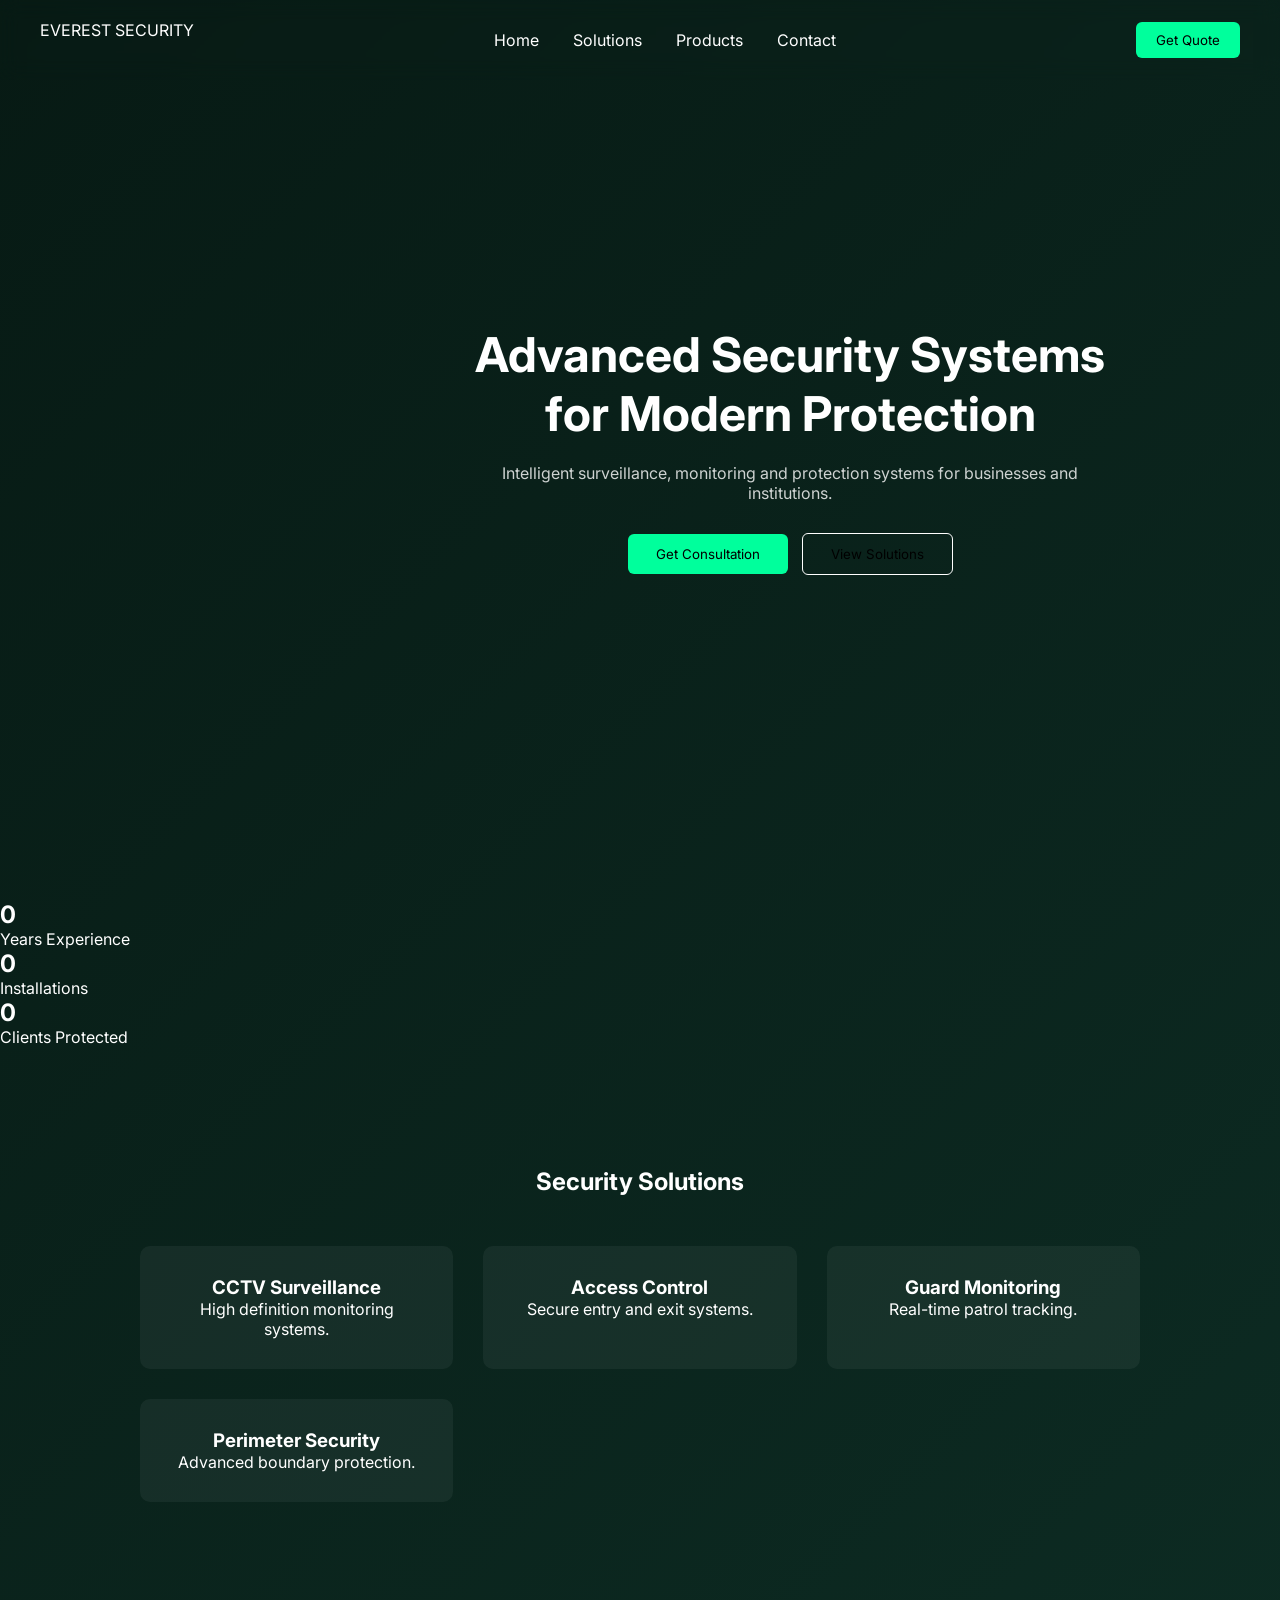
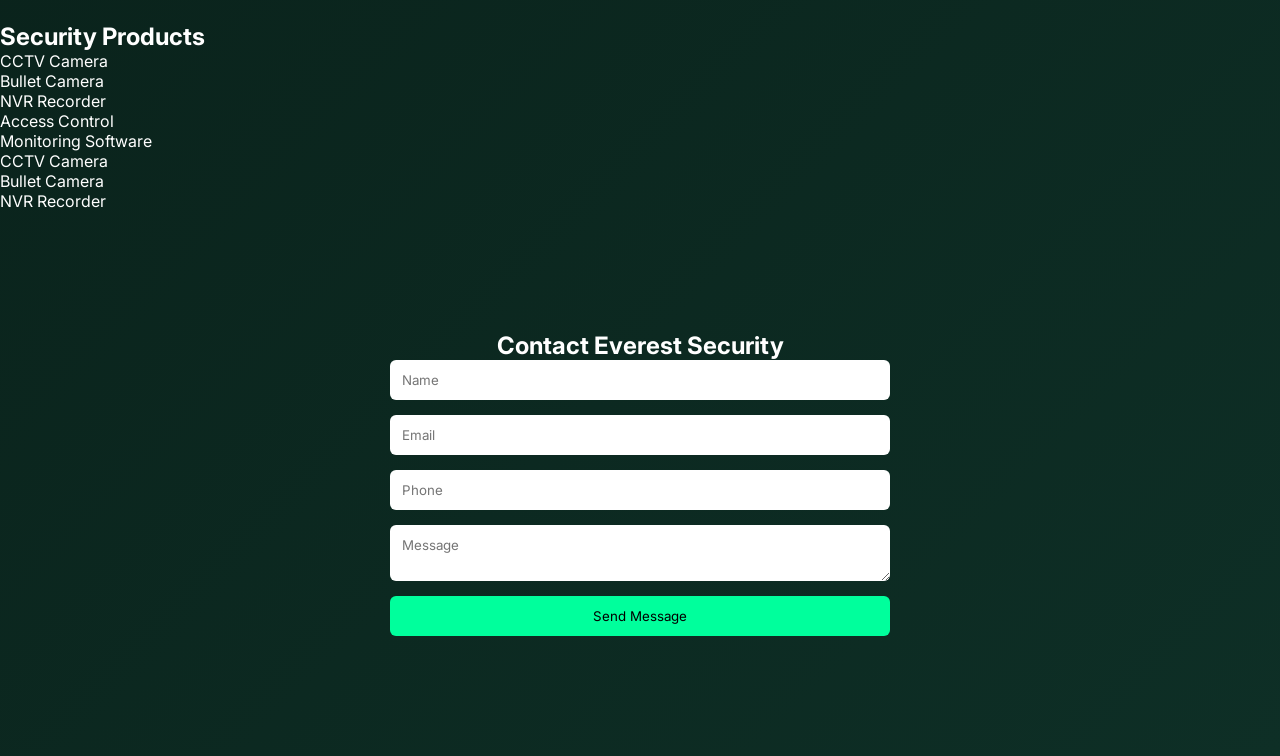
==== index.html @ 210bbeb6 "Refactor HTML structure and improve text clarity Updated text content for clarity and conciseness ac" ====
<!DOCTYPE html>
<html lang="en">

<head>
<meta charset="UTF-8">
<meta name="viewport" content="width=device-width, initial-scale=1.0">
<title>Everest Security</title>

<link rel="stylesheet" href="style.css">

<link href="https://fonts.googleapis.com/css2?family=Inter:wght@300;400;600;700&display=swap" rel="stylesheet">

</head>

<body>

<header class="navbar">

<div class="nav-container">

<div class="logo">EVEREST SECURITY</div>

<nav>
<a href="#home">Home</a>
<a href="#solutions">Solutions</a>
<a href="#products">Products</a>
<a href="#contact">Contact</a>
</nav>

<button class="cta">Get Quote</button>

</div>

</header>


<section id="home" class="hero">

<div class="grid"></div>
<canvas id="circuit"></canvas>

<div class="hero-content">

<h1>Advanced Security Systems<br>for Modern Protection</h1>

<p>
Intelligent surveillance, monitoring and protection systems for businesses and institutions.
</p>

<div class="hero-buttons">
<button class="primary">Get Consultation</button>
<button class="secondary">View Solutions</button>
</div>

</div>

<div class="shield"></div>

</section>


<section class="stats">

<div class="stat">
<h2 data-target="20">0</h2>
<p>Years Experience</p>
</div>

<div class="stat">
<h2 data-target="1500">0</h2>
<p>Installations</p>
</div>

<div class="stat">
<h2 data-target="300">0</h2>
<p>Clients Protected</p>
</div>

</section>


<section id="solutions" class="solutions">

<h2>Security Solutions</h2>

<div class="cards">

<div class="card">
<h3>CCTV Surveillance</h3>
<p>High definition monitoring systems.</p>
</div>

<div class="card">
<h3>Access Control</h3>
<p>Secure entry and exit systems.</p>
</div>

<div class="card">
<h3>Guard Monitoring</h3>
<p>Real-time patrol tracking.</p>
</div>

<div class="card">
<h3>Perimeter Security</h3>
<p>Advanced boundary protection.</p>
</div>

</div>

</section>


<section id="products">

<h2>Security Products</h2>

<div class="carousel">

<div class="track">

<div class="slide">CCTV Camera</div>
<div class="slide">Bullet Camera</div>
<div class="slide">NVR Recorder</div>
<div class="slide">Access Control</div>
<div class="slide">Monitoring Software</div>

<div class="slide">CCTV Camera</div>
<div class="slide">Bullet Camera</div>
<div class="slide">NVR Recorder</div>

</div>

</div>

</section>


<section id="contact" class="contact">

<h2>Contact Everest Security</h2>

<form>

<input type="text" placeholder="Name">
<input type="email" placeholder="Email">
<input type="text" placeholder="Phone">

<textarea placeholder="Message"></textarea>

<button>Send Message</button>

</form>

</section>

<script src="script.js"></script>

</body>
</html>
---- style.css ----
*{
margin:0;
padding:0;
box-sizing:border-box;
font-family:'Inter',sans-serif;
}

body{
background:linear-gradient(135deg,#071A14,#0E2F26);
color:white;
}

.navbar{
position:fixed;
width:100%;
padding:20px;
backdrop-filter:blur(10px);
}

.nav-container{
display:flex;
justify-content:space-between;
align-items:center;
max-width:1200px;
margin:auto;
}

.logo{
height:40px;
}

nav a{
margin:0 15px;
color:white;
text-decoration:none;
}

.cta{
background:#00ff9c;
border:none;
padding:10px 20px;
border-radius:6px;
cursor:pointer;
}

.hero{
height:100vh;
display:flex;
align-items:center;
justify-content:center;
text-align:center;
position:relative;
}

.hero h1{
font-size:48px;
margin-bottom:20px;
}

.hero p{
max-width:600px;
margin:auto;
opacity:0.8;
}

.hero-buttons{
margin-top:30px;
}

.primary{
background:#00ff9c;
border:none;
padding:12px 28px;
border-radius:6px;
margin-right:10px;
cursor:pointer;
}

.secondary{
background:transparent;
border:1px solid white;
padding:12px 28px;
border-radius:6px;
cursor:pointer;
}

.hero-shield{
position:absolute;
bottom:100px;
width:150px;
height:150px;
border-radius:50%;
background:rgba(0,255,150,0.15);
box-shadow:0 0 40px rgba(0,255,150,0.5);
}

.solutions{
padding:120px 20px;
text-align:center;
}

.cards{
display:grid;
grid-template-columns:repeat(auto-fit,minmax(250px,1fr));
gap:30px;
max-width:1000px;
margin:auto;
margin-top:50px;
}

.card{
background:rgba(255,255,255,0.05);
padding:30px;
border-radius:10px;
transition:0.3s;
}

.card:hover{
transform:translateY(-10px);
box-shadow:0 0 20px rgba(0,255,150,0.4);
}

.products{
padding:120px 20px;
text-align:center;
}

.product-grid{
display:grid;
grid-template-columns:repeat(auto-fit,minmax(200px,1fr));
gap:20px;
max-width:900px;
margin:auto;
margin-top:40px;
}

.product{
background:rgba(255,255,255,0.05);
padding:40px;
border-radius:10px;
}

.contact{
padding:120px 20px;
text-align:center;
}

form{
max-width:500px;
margin:auto;
display:flex;
flex-direction:column;
gap:15px;
}

input,textarea{
padding:12px;
border:none;
border-radius:6px;
}

form button{
background:#00ff9c;
border:none;
padding:12px;
border-radius:6px;
cursor:pointer;
}
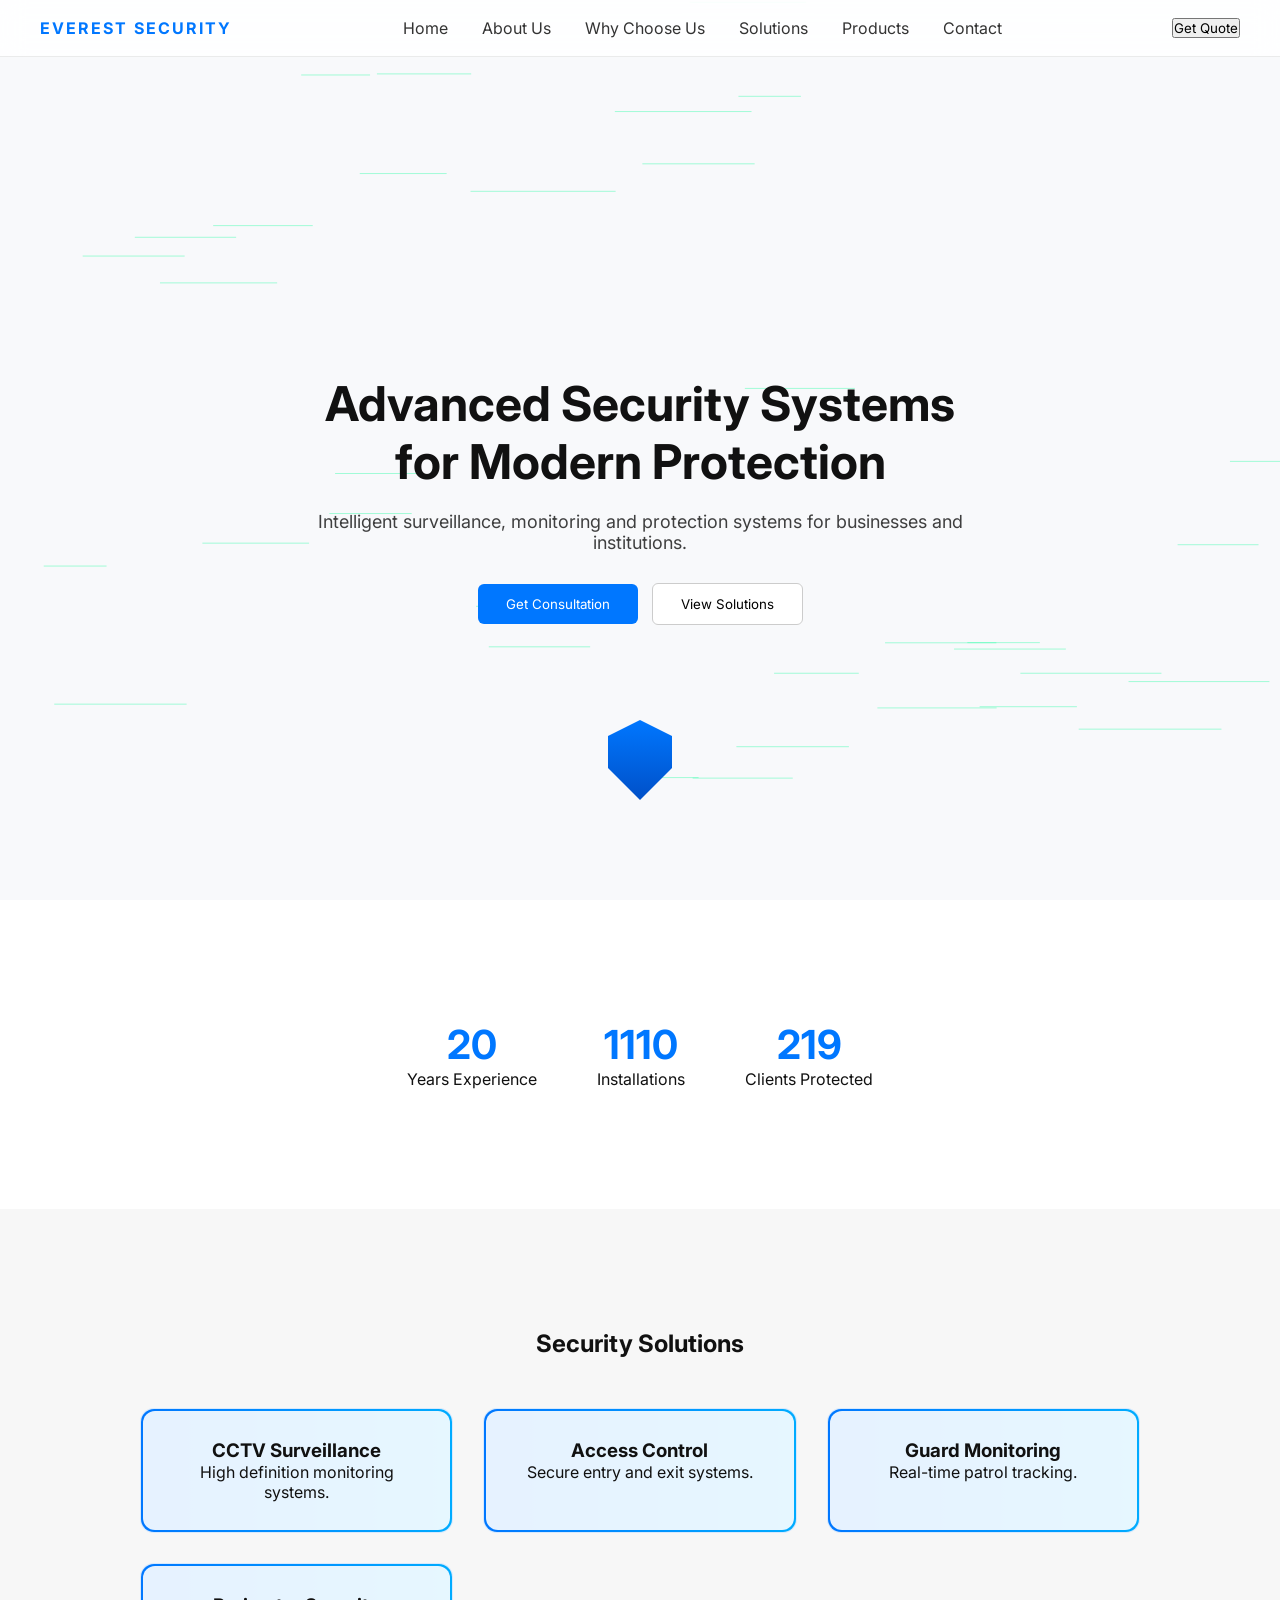
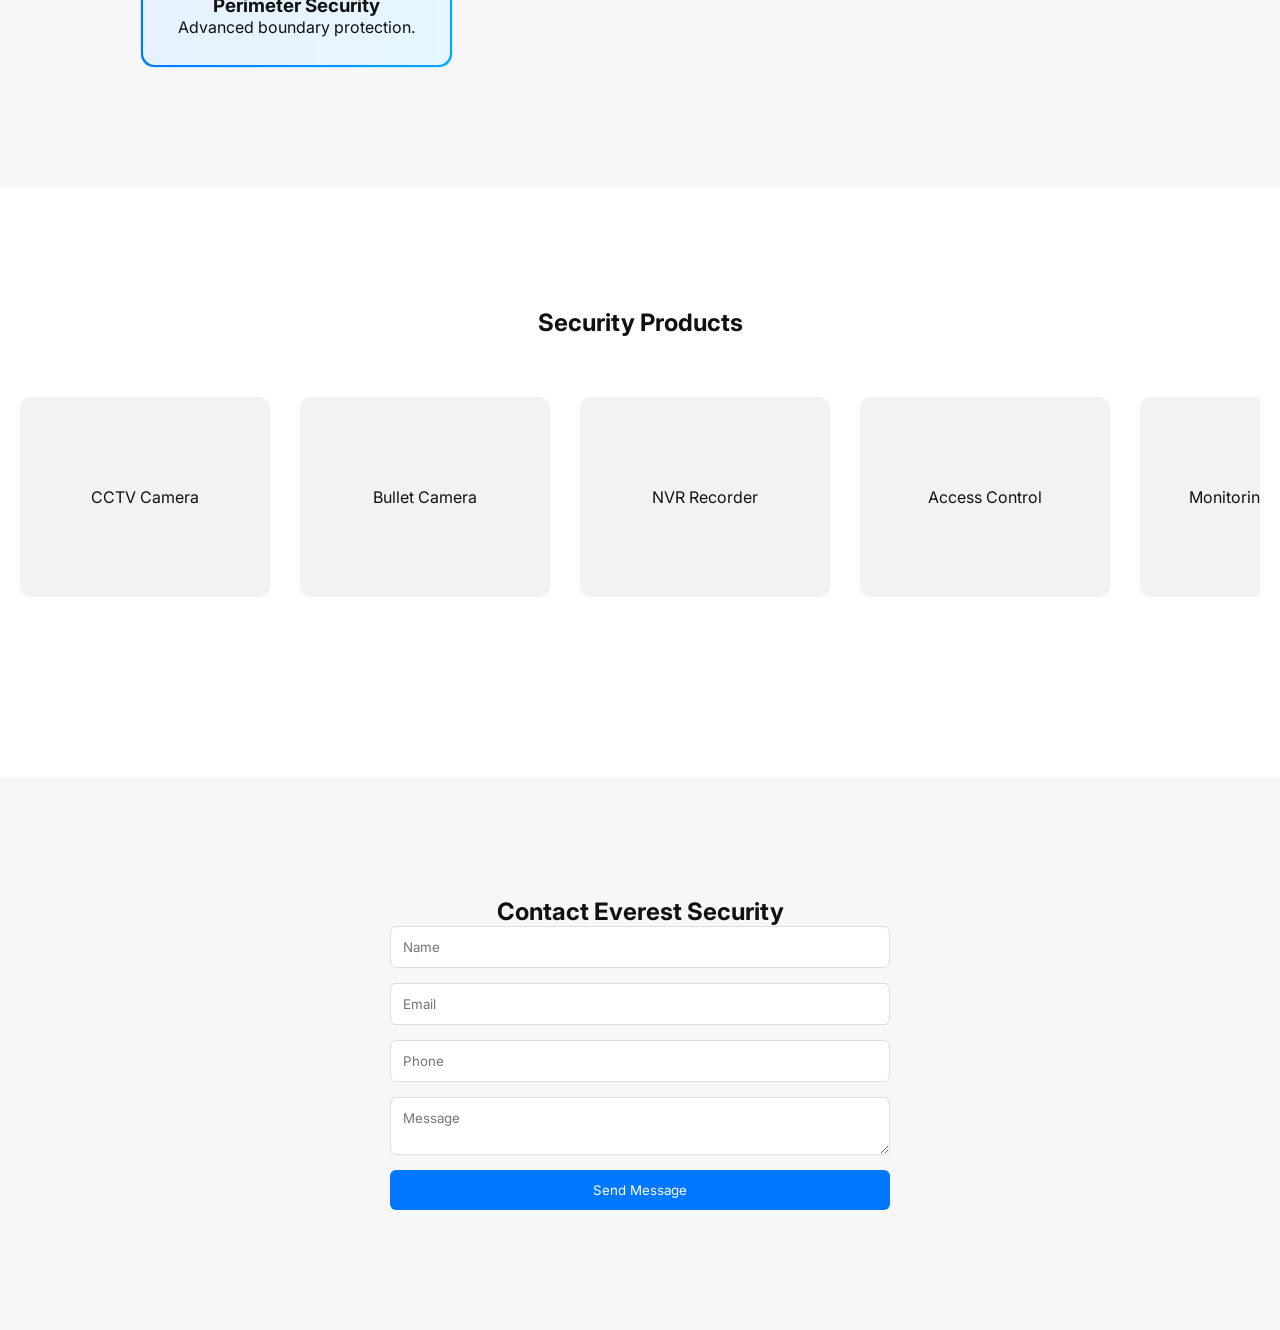
==== commit 40464ad8: "Update index.html" ====
--- a/index.html
+++ b/index.html
@@ -22,6 +22,8 @@
 
 <nav>
 <a href="#home">Home</a>
+<a href="about.html">About Us</a>
+<a href="why-us.html">Why Choose Us</a>
 <a href="#solutions">Solutions</a>
 <a href="#products">Products</a>
 <a href="#contact">Contact</a>
--- a/style.css
+++ b/style.css
@@ -6,15 +6,23 @@
 }
 
 body{
-background:linear-gradient(135deg,#071A14,#0E2F26);
-color:white;
-}
+background:#ffffff;
+color:#111;
+overflow-x:hidden;
+}
+
+/* NAVBAR */
 
 .navbar{
 position:fixed;
+top:0;
+left:0;
 width:100%;
-padding:20px;
-backdrop-filter:blur(10px);
+padding:18px 40px;
+background:rgba(255,255,255,0.85);
+backdrop-filter:blur(12px);
+border-bottom:1px solid rgba(0,0,0,0.08);
+z-index:1000;
 }
 
 .nav-container{
@@ -26,23 +34,31 @@
 }
 
 .logo{
-height:40px;
+font-weight:700;
+letter-spacing:2px;
+color:#0077ff;
 }
 
 nav a{
 margin:0 15px;
+text-decoration:none;
+color:#333;
+transition:0.3s;
+}
+
+nav a:hover
+
+.cta{
+background:#0077ff;
 color:white;
-text-decoration:none;
-}
-
-.cta{
-background:#00ff9c;
 border:none;
 padding:10px 20px;
 border-radius:6px;
 cursor:pointer;
 }
 
+/* HERO */
+
 .hero{
 height:100vh;
 display:flex;
@@ -50,16 +66,26 @@
 justify-content:center;
 text-align:center;
 position:relative;
+overflow:hidden;
+padding-top:100px;
+background:#f8f9fb;
+}
+
+.hero-content{
+max-width:650px;
+margin:0 auto;
+position:relative;
+z-index:2;
 }
 
 .hero h1{
 font-size:48px;
 margin-bottom:20px;
+line-height:1.2;
 }
 
 .hero p{
-max-width:600px;
-margin:auto;
+font-size:18px;
 opacity:0.8;
 }
 
@@ -68,35 +94,110 @@
 }
 
 .primary{
-background:#00ff9c;
+background:#0077ff;
+color:white;
 border:none;
 padding:12px 28px;
 border-radius:6px;
 margin-right:10px;
 cursor:pointer;
+transition:0.3s;
+}
+
+.primary:hover{
+transform:translateY(-2px);
+box-shadow:0 0 15px rgba(0,119,255,0.4);
 }
 
 .secondary{
-background:transparent;
-border:1px solid white;
+background:white;
+border:1px solid #ccc;
 padding:12px 28px;
 border-radius:6px;
 cursor:pointer;
-}
-
-.hero-shield{
+transition:0.3s;
+}
+
+.secondary:hover
+
+/* BACKGROUND GRID */
+
+.grid{
+position:absolute;
+top:0;
+left:0;
+width:100%;
+height:100%;
+background-image:
+linear-gradient(rgba(0,0,0,0.04) 1px, transparent 1px),
+linear-gradient(90deg,rgba(0,0,0,0.04) 1px, transparent 1px);
+background-size:40px 40px;
+animation:gridMove 20s linear infinite;
+z-index:0;
+}
+
+@keyframes gridMove{
+0%{transform:translateY(0)}
+100%{transform:translateY(40px)}
+}
+
+/* CANVAS CIRCUIT */
+
+#circuit{
+position:absolute;
+top:0;
+left:0;
+width:100%;
+height:100%;
+z-index:1;
+pointer-events:none;
+}
+
+/* SHIELD */
+
+.shield{
 position:absolute;
 bottom:100px;
-width:150px;
-height:150px;
-border-radius:50%;
-background:rgba(0,255,150,0.15);
-box-shadow:0 0 40px rgba(0,255,150,0.5);
-}
+left:50%;
+transform:translateX(-50%);
+width:80px;
+height:80px;
+background:linear-gradient(#0077ff,#0050c8);
+clip-path:polygon(50% 0%, 90% 20%, 90% 60%, 50% 100%, 10% 60%, 10% 20%);
+box-shadow:0 0 20px rgba(0,119,255,0.4);
+animation:floatShield 4s ease-in-out infinite;
+z-index:2;
+}
+
+@keyframes floatShield{
+0%{transform:translate(-50%,0)}
+50%{transform:translate(-50%,-20px)}
+100%{transform:translate(-50%,0)}
+}
+
+/* STATS */
+
+.stats{
+display:flex;
+justify-content:center;
+gap:60px;
+padding:120px 20px;
+text-align:center;
+flex-wrap:wrap;
+background:white;
+}
+
+.stat h2{
+font-size:40px;
+color:#0077ff;
+}
+
+/* SOLUTIONS */
 
 .solutions{
 padding:120px 20px;
 text-align:center;
+background:#f7f7f7;
 }
 
 .cards{
@@ -108,41 +209,111 @@
 margin-top:50px;
 }
 
+/* PREMIUM ANIMATED CARDS */
+
 .card{
-background:rgba(255,255,255,0.05);
+position:relative;
 padding:30px;
+border-radius:14px;
+background:rgba(255,255,255,0.65);
+backdrop-filter:blur(12px);
+border:1px solid rgba(0,119,255,0.15);
+overflow:hidden;
+transition:0.35s;
+text-align:center;
+}
+
+/* animated glowing border */
+
+.card::before{
+content:"";
+position:absolute;
+inset:-2px;
+border-radius:14px;
+background:linear-gradient(90deg,#0077ff,#00c6ff,#0077ff);
+background-size:300%;
+animation:borderMove 6s linear infinite;
+z-index:-1;
+}
+
+.card::after{
+content:"";
+position:absolute;
+inset:2px;
+background:rgba(255,255,255,0.9);
+border-radius:12px;
+z-index:-1;
+}
+
+@keyframes borderMove{
+0%{background-position:0%}
+100%{background-position:300%}
+}
+
+/* hover glow */
+
+.card:hover{
+transform:translateY(-10px) scale(1.02);
+box-shadow:
+0 10px 30px rgba(0,0,0,0.12),
+0 0 25px rgba(0,119,255,0.35);
+}
+
+/* floating icons */
+
+.icon{
+font-size:40px;
+margin-bottom:15px;
+animation:iconFloat 3s ease-in-out infinite;
+}
+
+@keyframes iconFloat{
+0%{transform:translateY(0)}
+50%{transform:translateY(-8px)}
+100%{transform:translateY(0)}
+}
+
+/* PRODUCTS */
+
+#products{
+padding:120px 20px;
+text-align:center;
+background:white;
+}
+
+.carousel{
+overflow:hidden;
+width:100%;
+padding:60px 0;
+}
+
+.track{
+display:flex;
+gap:30px;
+animation:scrollProducts 18s linear infinite;
+}
+
+.slide{
+min-width:250px;
+height:200px;
+background:#f2f2f2;
 border-radius:10px;
-transition:0.3s;
-}
-
-.card:hover{
-transform:translateY(-10px);
-box-shadow:0 0 20px rgba(0,255,150,0.4);
-}
-
-.products{
-padding:120px 20px;
-text-align:center;
-}
-
-.product-grid{
-display:grid;
-grid-template-columns:repeat(auto-fit,minmax(200px,1fr));
-gap:20px;
-max-width:900px;
-margin:auto;
-margin-top:40px;
-}
-
-.product{
-background:rgba(255,255,255,0.05);
-padding:40px;
-border-radius:10px;
-}
+display:flex;
+align-items:center;
+justify-content:center;
+}
+
+@keyframes scrollProducts{
+0%{transform:translateX(0)}
+100%{transform:translateX(-50%)}
+}
+
+/* CONTACT */
 
 .contact{
 padding:120px 20px;
 text-align:center;
+background:#f7f7f7;
 }
 
 form{
@@ -155,14 +326,34 @@
 
 input,textarea{
 padding:12px;
-border:none;
+border:1px solid #ddd;
 border-radius:6px;
 }
 
 form button{
-background:#00ff9c;
+background:#0077ff;
+color:white;
 border:none;
 padding:12px;
 border-radius:6px;
 cursor:pointer;
 }
+
+/* MOBILE */
+
+@media(max-width:768px){
+
+.hero h1{
+font-size:34px;
+}
+
+.stats{
+flex-direction:column;
+gap:30px;
+}
+
+nav{
+display:none;
+}
+
+}
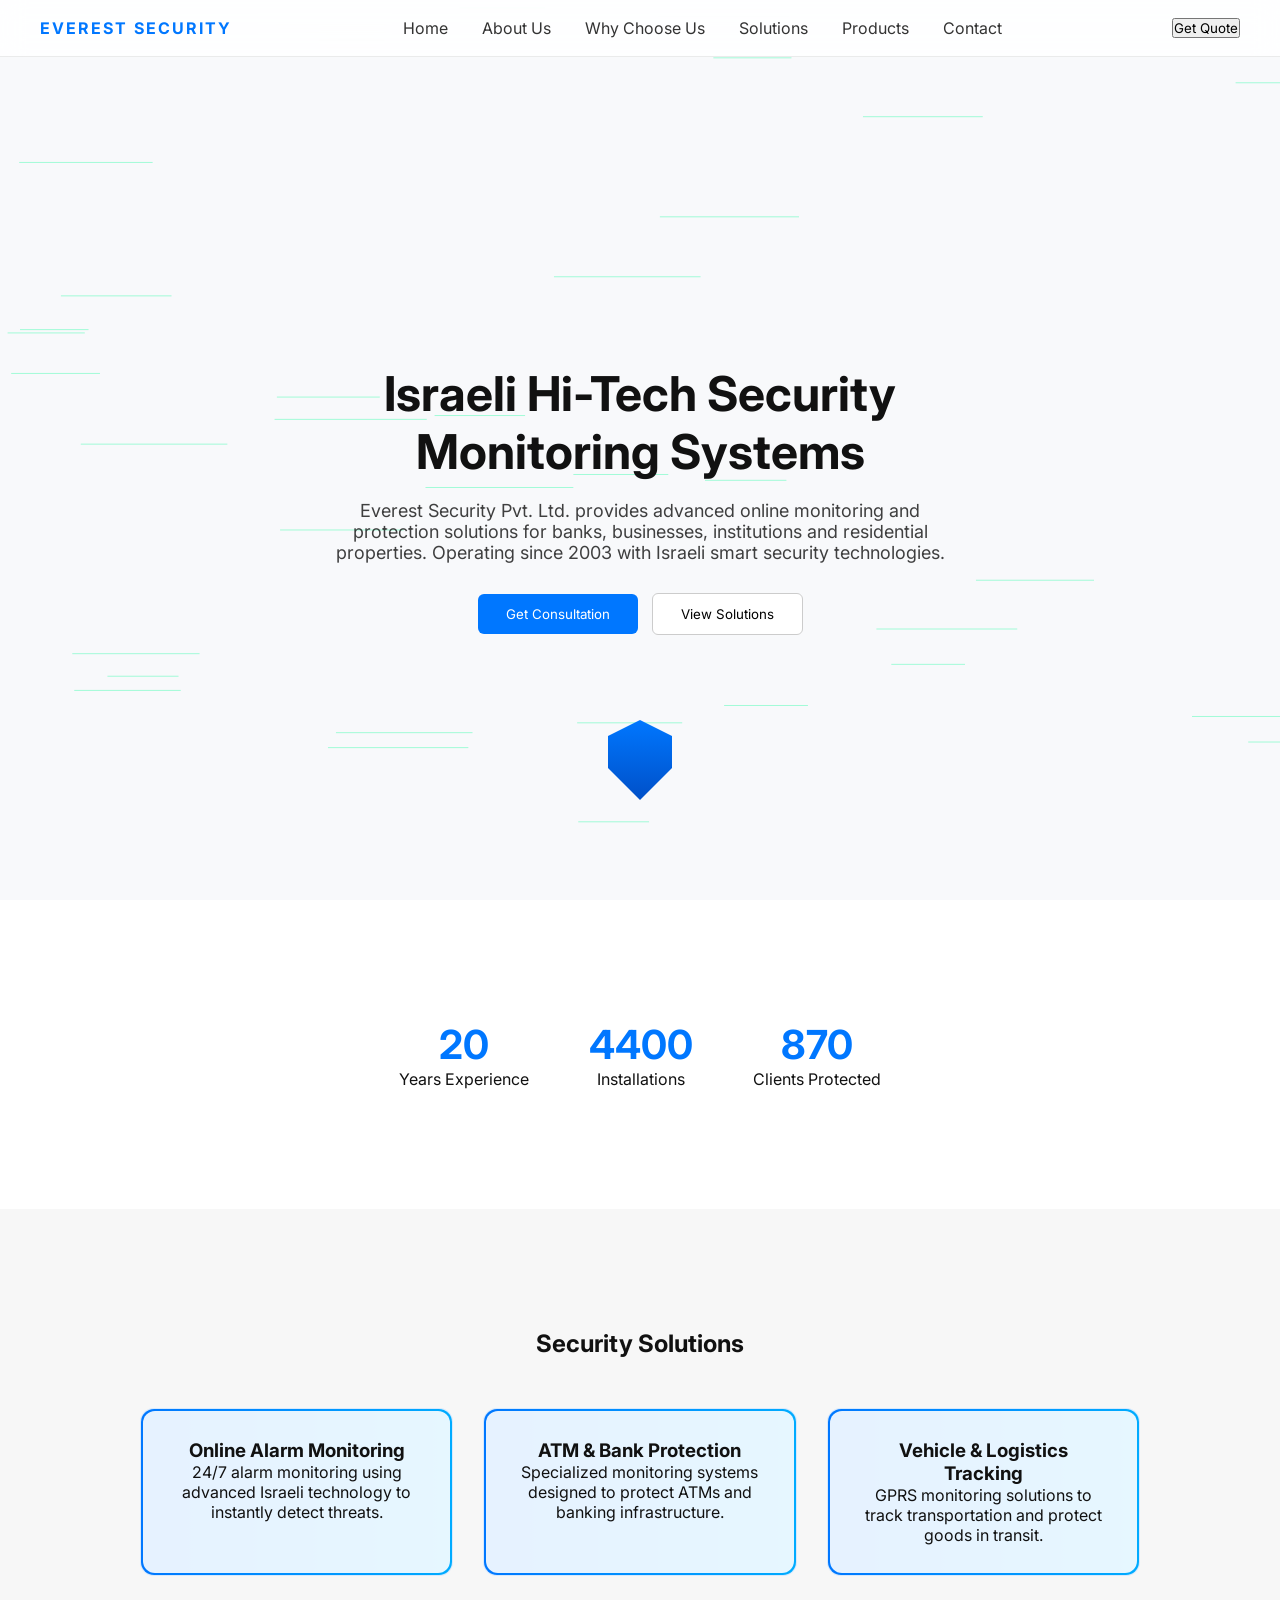
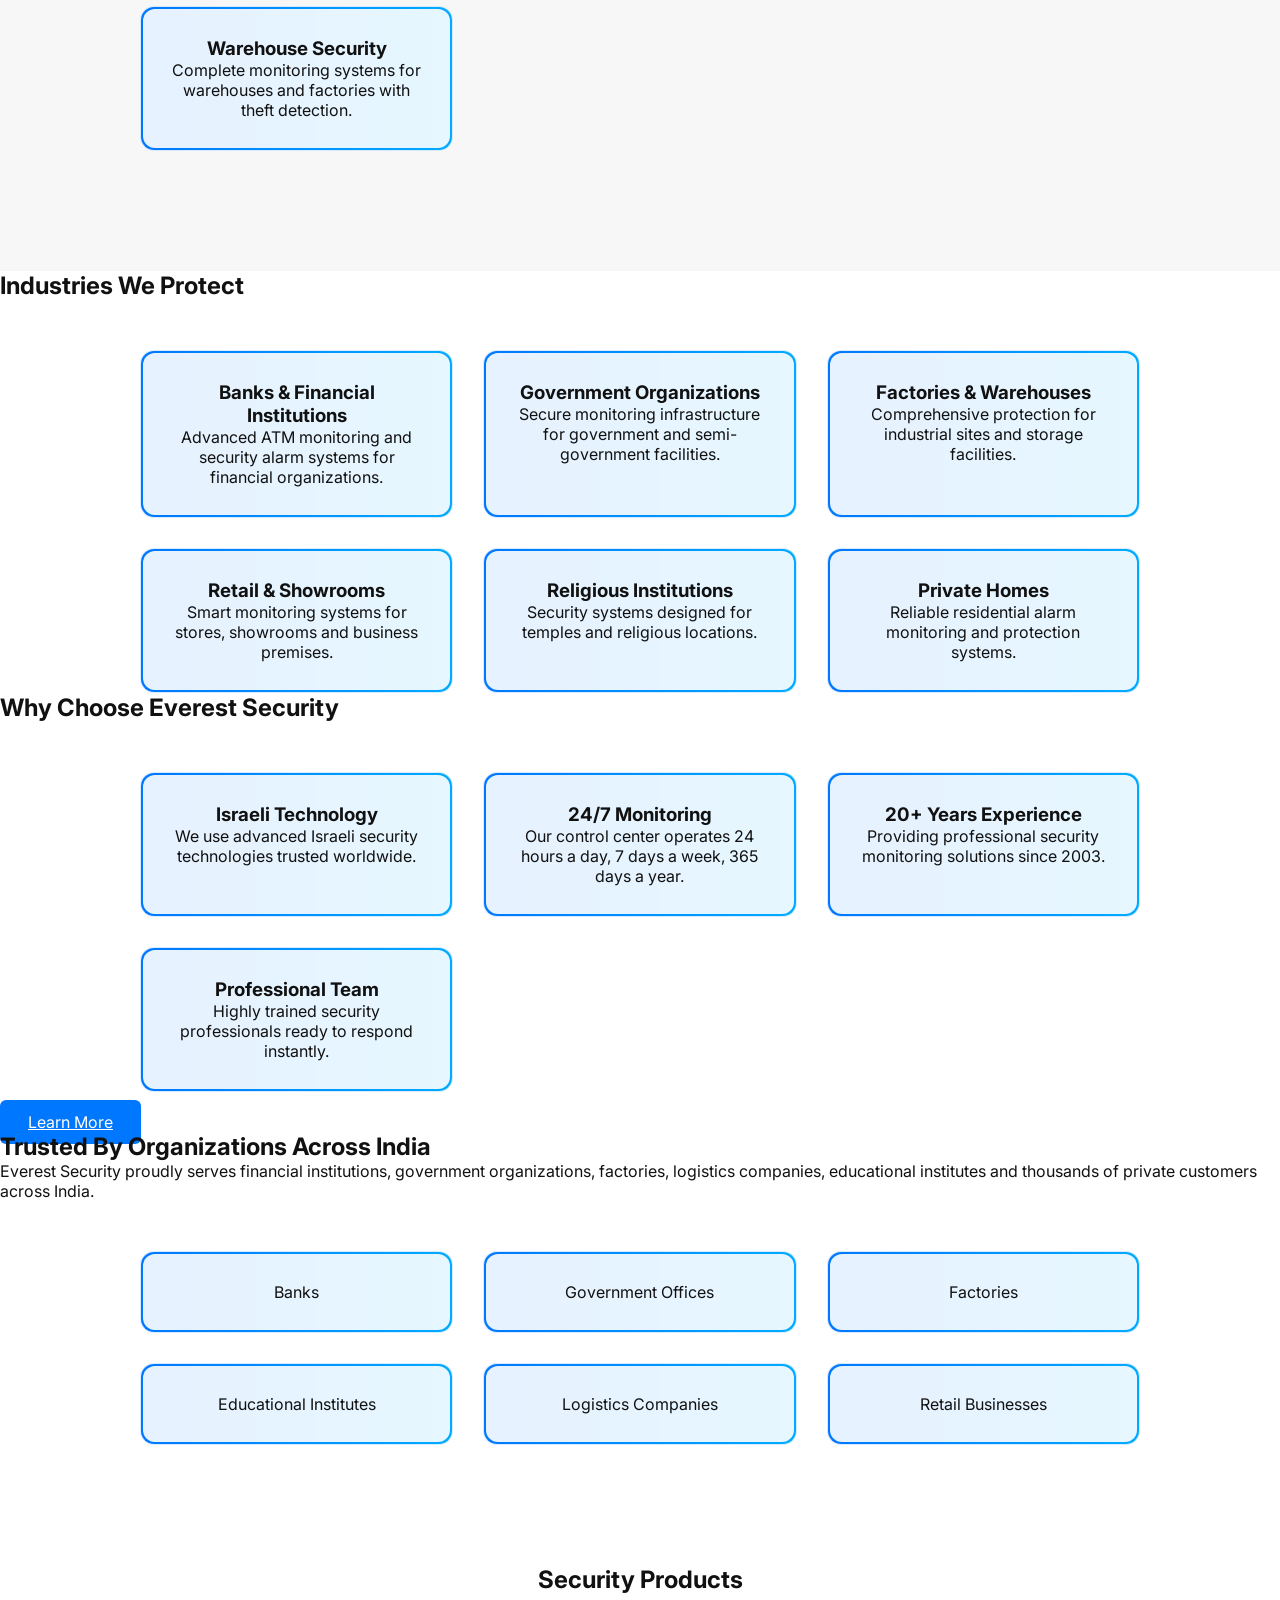
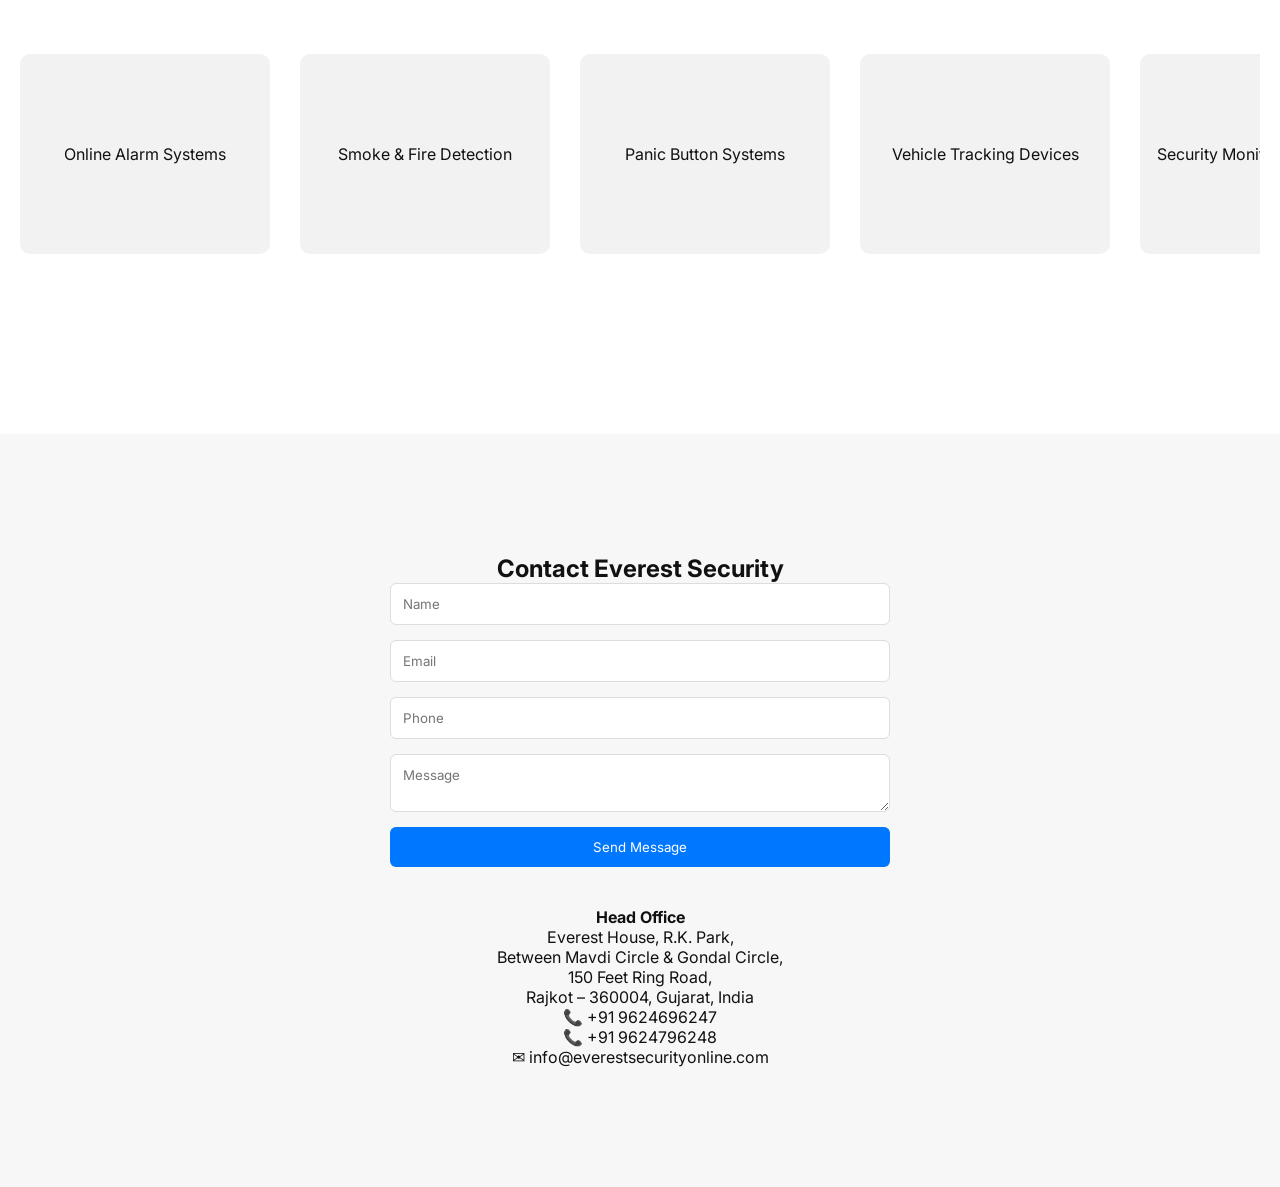
==== commit 46279324: "Update index.html" ====
--- a/index.html
+++ b/index.html
@@ -4,7 +4,7 @@
 <head>
 <meta charset="UTF-8">
 <meta name="viewport" content="width=device-width, initial-scale=1.0">
-<title>Everest Security</title>
+<title>Everest Security Pvt. Ltd.</title>
 
 <link rel="stylesheet" href="style.css">
 
@@ -43,10 +43,12 @@
 
 <div class="hero-content">
 
-<h1>Advanced Security Systems<br>for Modern Protection</h1>
-
-<p>
-Intelligent surveillance, monitoring and protection systems for businesses and institutions.
+<h1>Israeli Hi-Tech Security<br>Monitoring Systems</h1>
+
+<p>
+Everest Security Pvt. Ltd. provides advanced online monitoring and protection
+solutions for banks, businesses, institutions and residential properties.
+Operating since 2003 with Israeli smart security technologies.
 </p>
 
 <div class="hero-buttons">
@@ -69,12 +71,12 @@
 </div>
 
 <div class="stat">
-<h2 data-target="1500">0</h2>
+<h2 data-target="5000">0</h2>
 <p>Installations</p>
 </div>
 
 <div class="stat">
-<h2 data-target="300">0</h2>
+<h2 data-target="1000">0</h2>
 <p>Clients Protected</p>
 </div>
 
@@ -88,28 +90,132 @@
 <div class="cards">
 
 <div class="card">
-<h3>CCTV Surveillance</h3>
-<p>High definition monitoring systems.</p>
-</div>
-
-<div class="card">
-<h3>Access Control</h3>
-<p>Secure entry and exit systems.</p>
-</div>
-
-<div class="card">
-<h3>Guard Monitoring</h3>
-<p>Real-time patrol tracking.</p>
-</div>
-
-<div class="card">
-<h3>Perimeter Security</h3>
-<p>Advanced boundary protection.</p>
-</div>
-
-</div>
-
-</section>
+<h3>Online Alarm Monitoring</h3>
+<p>24/7 alarm monitoring using advanced Israeli technology to instantly detect threats.</p>
+</div>
+
+<div class="card">
+<h3>ATM & Bank Protection</h3>
+<p>Specialized monitoring systems designed to protect ATMs and banking infrastructure.</p>
+</div>
+
+<div class="card">
+<h3>Vehicle & Logistics Tracking</h3>
+<p>GPRS monitoring solutions to track transportation and protect goods in transit.</p>
+</div>
+
+<div class="card">
+<h3>Warehouse Security</h3>
+<p>Complete monitoring systems for warehouses and factories with theft detection.</p>
+</div>
+
+</div>
+
+</section>
+
+
+
+<section class="industries">
+
+<h2>Industries We Protect</h2>
+
+<div class="cards">
+
+<div class="card">
+<h3>Banks & Financial Institutions</h3>
+<p>Advanced ATM monitoring and security alarm systems for financial organizations.</p>
+</div>
+
+<div class="card">
+<h3>Government Organizations</h3>
+<p>Secure monitoring infrastructure for government and semi-government facilities.</p>
+</div>
+
+<div class="card">
+<h3>Factories & Warehouses</h3>
+<p>Comprehensive protection for industrial sites and storage facilities.</p>
+</div>
+
+<div class="card">
+<h3>Retail & Showrooms</h3>
+<p>Smart monitoring systems for stores, showrooms and business premises.</p>
+</div>
+
+<div class="card">
+<h3>Religious Institutions</h3>
+<p>Security systems designed for temples and religious locations.</p>
+</div>
+
+<div class="card">
+<h3>Private Homes</h3>
+<p>Reliable residential alarm monitoring and protection systems.</p>
+</div>
+
+</div>
+
+</section>
+
+
+
+<section class="why-preview">
+
+<h2>Why Choose Everest Security</h2>
+
+<div class="cards">
+
+<div class="card">
+<h3>Israeli Technology</h3>
+<p>We use advanced Israeli security technologies trusted worldwide.</p>
+</div>
+
+<div class="card">
+<h3>24/7 Monitoring</h3>
+<p>Our control center operates 24 hours a day, 7 days a week, 365 days a year.</p>
+</div>
+
+<div class="card">
+<h3>20+ Years Experience</h3>
+<p>Providing professional security monitoring solutions since 2003.</p>
+</div>
+
+<div class="card">
+<h3>Professional Team</h3>
+<p>Highly trained security professionals ready to respond instantly.</p>
+</div>
+
+</div>
+
+<br>
+
+<a href="why-us.html" class="primary">Learn More</a>
+
+</section>
+
+
+
+<section class="clients">
+
+<h2>Trusted By Organizations Across India</h2>
+
+<p>
+Everest Security proudly serves financial institutions, government organizations,
+factories, logistics companies, educational institutes and thousands of
+private customers across India.
+</p>
+
+<div class="cards">
+
+<div class="card">Banks</div>
+<div class="card">Government Offices</div>
+<div class="card">Factories</div>
+<div class="card">Educational Institutes</div>
+<div class="card">Logistics Companies</div>
+<div class="card">Retail Businesses</div>
+
+</div>
+
+</section>
+
 
 
 <section id="products">
@@ -120,21 +226,22 @@
 
 <div class="track">
 
-<div class="slide">CCTV Camera</div>
-<div class="slide">Bullet Camera</div>
-<div class="slide">NVR Recorder</div>
-<div class="slide">Access Control</div>
-<div class="slide">Monitoring Software</div>
-
-<div class="slide">CCTV Camera</div>
-<div class="slide">Bullet Camera</div>
-<div class="slide">NVR Recorder</div>
-
-</div>
-
-</div>
-
-</section>
+<div class="slide">Online Alarm Systems</div>
+<div class="slide">Smoke & Fire Detection</div>
+<div class="slide">Panic Button Systems</div>
+<div class="slide">Vehicle Tracking Devices</div>
+<div class="slide">Security Monitoring Software</div>
+
+<div class="slide">Online Alarm Systems</div>
+<div class="slide">Smoke & Fire Detection</div>
+<div class="slide">Panic Button Systems</div>
+
+</div>
+
+</div>
+
+</section>
+
 
 
 <section id="contact" class="contact">
@@ -153,6 +260,24 @@
 
 </form>
 
+<br><br>
+
+<p><strong>Head Office</strong><br>
+Everest House, R.K. Park,<br>
+Between Mavdi Circle & Gondal Circle,<br>
+150 Feet Ring Road,<br>
+Rajkot – 360004, Gujarat, India
+</p>
+
+<p>
+📞 +91 9624696247<br>
+📞 +91 9624796248
+</p>
+
+<p>
+✉ info@everestsecurityonline.com
+</p>
+
 </section>
 
 <script src="script.js"></script>
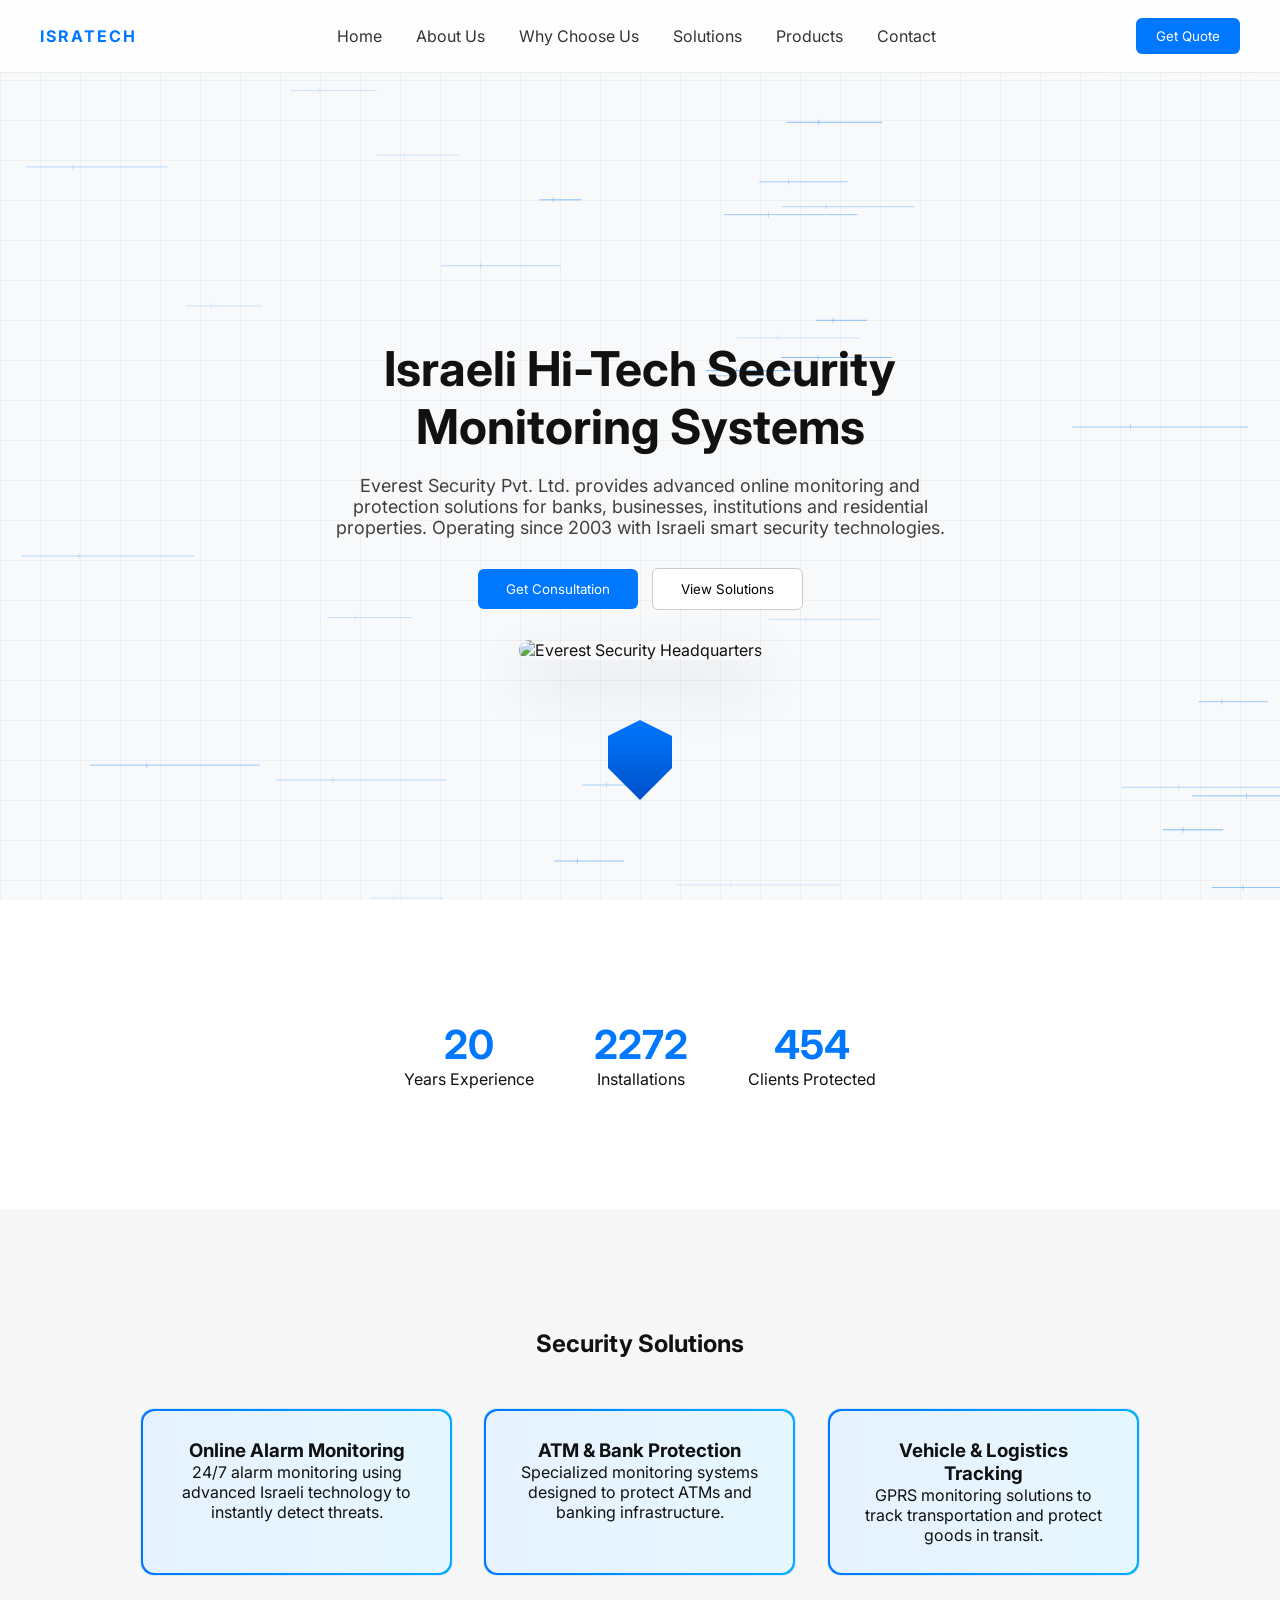
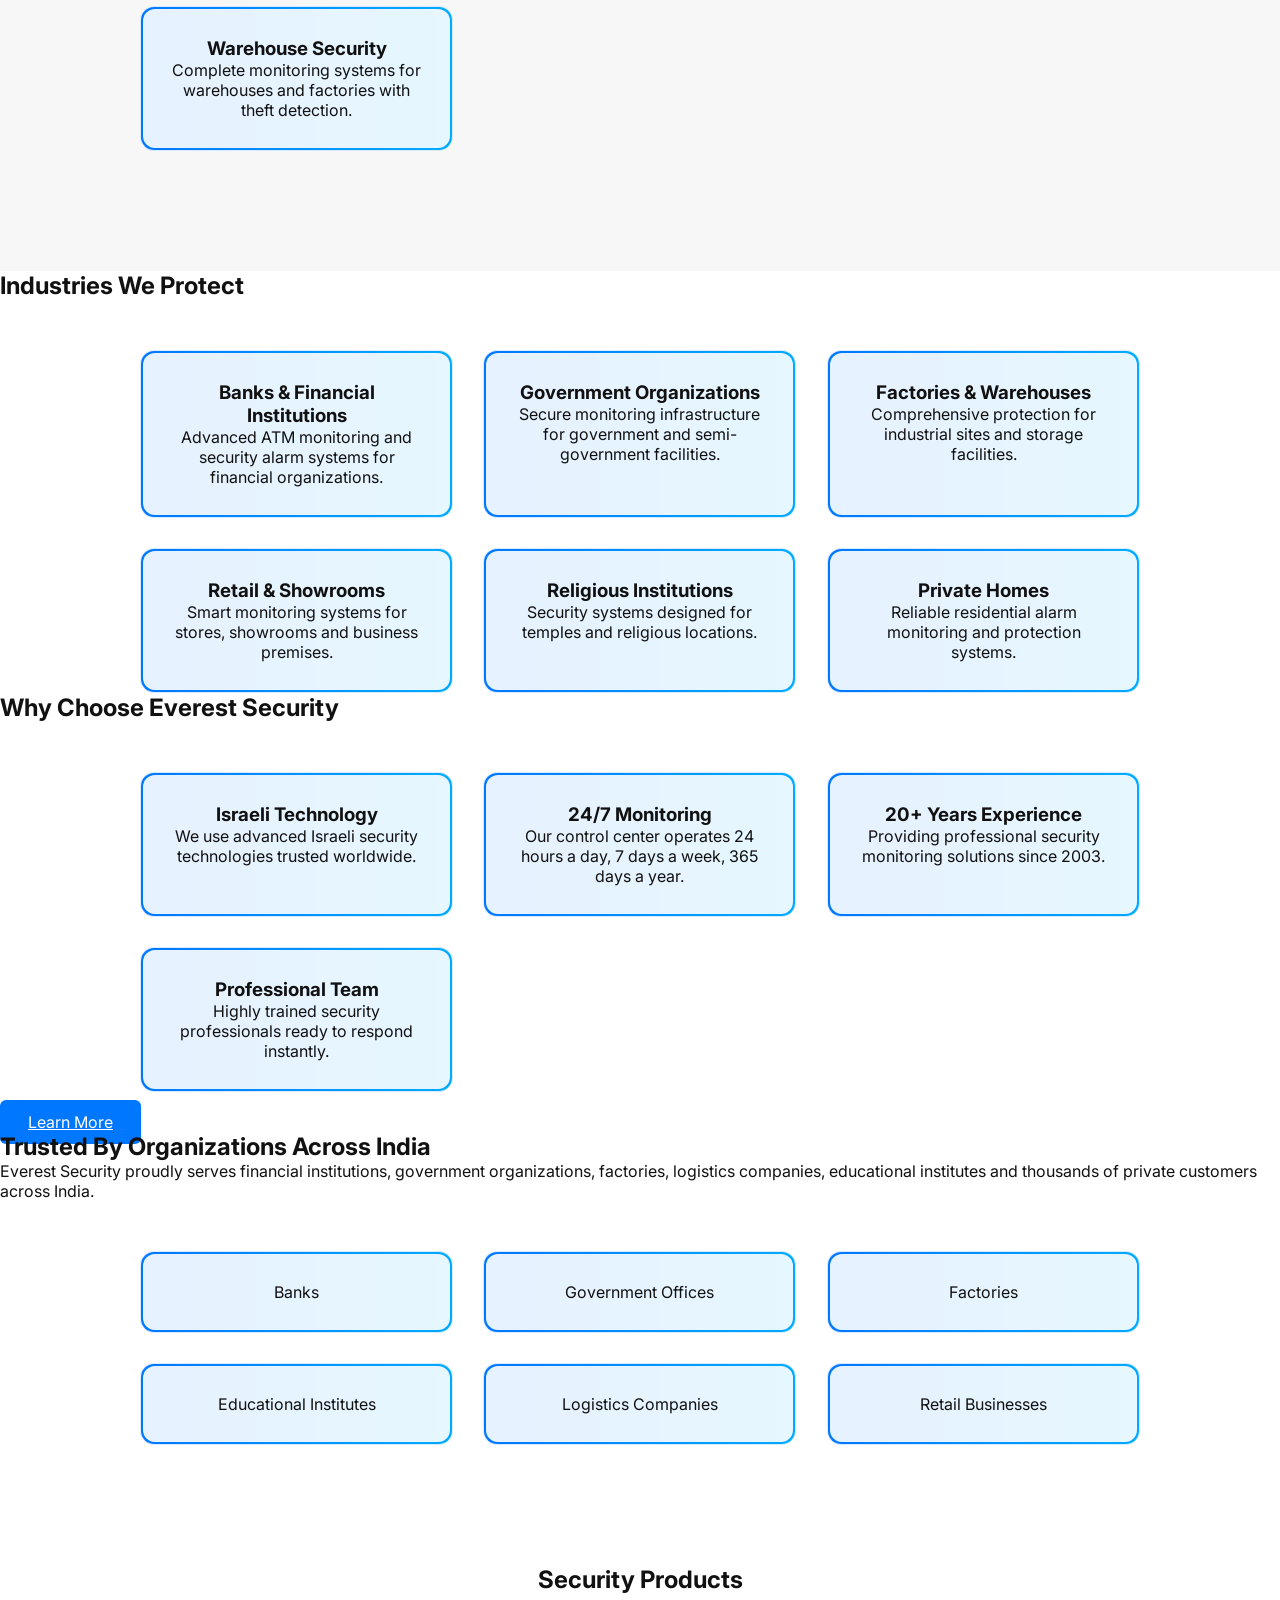
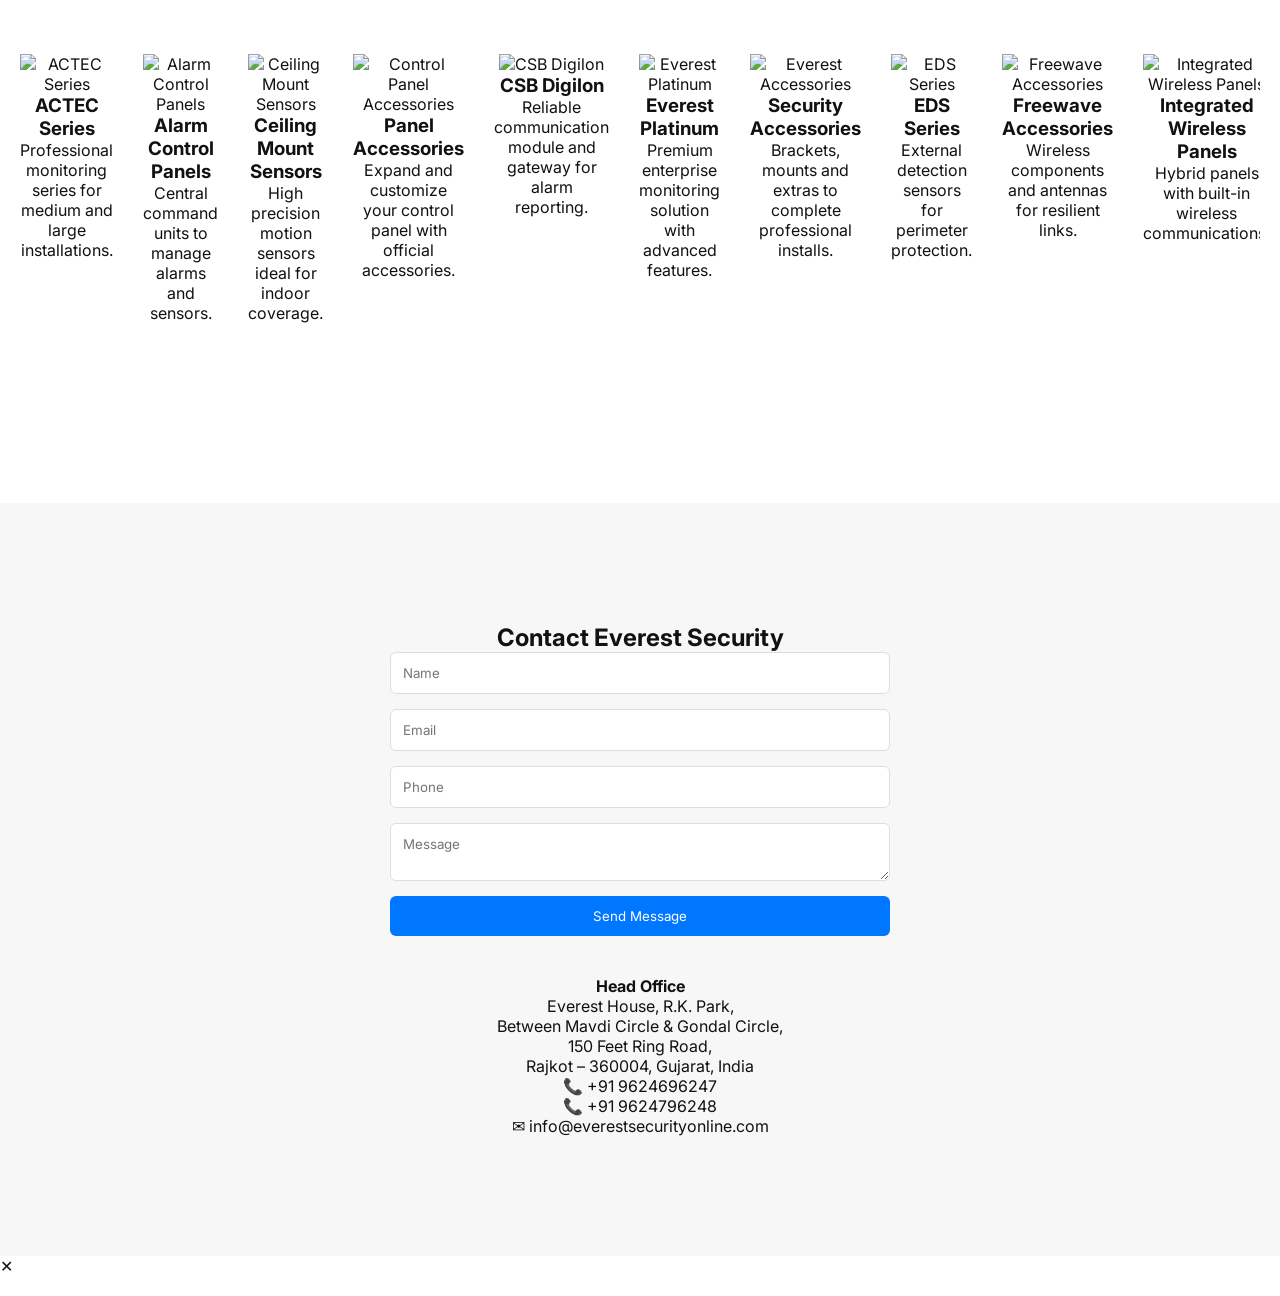
==== commit 79f7968d: "Update index.html" ====
--- a/index.html
+++ b/index.html
@@ -7,7 +7,6 @@
 <title>Everest Security Pvt. Ltd.</title>
 
 <link rel="stylesheet" href="style.css">
-
 <link href="https://fonts.googleapis.com/css2?family=Inter:wght@300;400;600;700&display=swap" rel="stylesheet">
 
 </head>
@@ -15,270 +14,333 @@
 <body>
 
 <header class="navbar">
-
-<div class="nav-container">
-
-<div class="logo">EVEREST SECURITY</div>
-
-<nav>
-<a href="#home">Home</a>
-<a href="about.html">About Us</a>
-<a href="why-us.html">Why Choose Us</a>
-<a href="#solutions">Solutions</a>
-<a href="#products">Products</a>
-<a href="#contact">Contact</a>
-</nav>
-
-<button class="cta">Get Quote</button>
-
+  <div class="nav-container">
+    <div class="logo">ISRATECH</div>
+
+    <nav>
+      <a href="#home">Home</a>
+      <a href="about.html">About Us</a>
+      <a href="why-us.html">Why Choose Us</a>
+      <a href="#solutions">Solutions</a>
+      <a href="#products">Products</a>
+      <a href="#contact">Contact</a>
+    </nav>
+
+    <button class="cta" onclick="location.href='#contact'">Get Quote</button>
+  </div>
+</header>
+
+<section id="home" class="hero">
+  <div class="grid"></div>
+  <canvas id="circuit"></canvas>
+
+  <div class="hero-content">
+    <h1>Israeli Hi-Tech Security<br>Monitoring Systems</h1>
+
+    <p>
+      Everest Security Pvt. Ltd. provides advanced online monitoring and protection
+      solutions for banks, businesses, institutions and residential properties.
+      Operating since 2003 with Israeli smart security technologies.
+    </p>
+
+    <div class="hero-buttons">
+      <button class="primary" onclick="location.href='#contact'">Get Consultation</button>
+      <button class="secondary" onclick="location.href='#solutions'">View Solutions</button>
+    </div>
+
+    <!-- optional hero image (uses your uploaded EVEREST-PLATINUM.jpg) -->
+    <img src="EVEREST-PLATINUM.jpg" alt="Everest Security Headquarters" style="margin-top:30px;width:420px;max-width:90%;border-radius:12px;box-shadow:0 25px 60px rgba(0,0,0,0.12);">
+  </div>
+
+  <div class="shield"></div>
+</section>
+
+<section class="stats">
+  <div class="stat">
+    <h2 data-target="20">0</h2>
+    <p>Years Experience</p>
+  </div>
+
+  <div class="stat">
+    <h2 data-target="5000">0</h2>
+    <p>Installations</p>
+  </div>
+
+  <div class="stat">
+    <h2 data-target="1000">0</h2>
+    <p>Clients Protected</p>
+  </div>
+</section>
+
+<section id="solutions" class="solutions">
+  <h2>Security Solutions</h2>
+
+  <div class="cards">
+    <div class="card">
+      <h3>Online Alarm Monitoring</h3>
+      <p>24/7 alarm monitoring using advanced Israeli technology to instantly detect threats.</p>
+    </div>
+
+    <div class="card">
+      <h3>ATM & Bank Protection</h3>
+      <p>Specialized monitoring systems designed to protect ATMs and banking infrastructure.</p>
+    </div>
+
+    <div class="card">
+      <h3>Vehicle & Logistics Tracking</h3>
+      <p>GPRS monitoring solutions to track transportation and protect goods in transit.</p>
+    </div>
+
+    <div class="card">
+      <h3>Warehouse Security</h3>
+      <p>Complete monitoring systems for warehouses and factories with theft detection.</p>
+    </div>
+  </div>
+</section>
+
+<section class="industries">
+  <h2>Industries We Protect</h2>
+
+  <div class="cards">
+    <div class="card">
+      <h3>Banks & Financial Institutions</h3>
+      <p>Advanced ATM monitoring and security alarm systems for financial organizations.</p>
+    </div>
+
+    <div class="card">
+      <h3>Government Organizations</h3>
+      <p>Secure monitoring infrastructure for government and semi-government facilities.</p>
+    </div>
+
+    <div class="card">
+      <h3>Factories & Warehouses</h3>
+      <p>Comprehensive protection for industrial sites and storage facilities.</p>
+    </div>
+
+    <div class="card">
+      <h3>Retail & Showrooms</h3>
+      <p>Smart monitoring systems for stores, showrooms and business premises.</p>
+    </div>
+
+    <div class="card">
+      <h3>Religious Institutions</h3>
+      <p>Security systems designed for temples and religious locations.</p>
+    </div>
+
+    <div class="card">
+      <h3>Private Homes</h3>
+      <p>Reliable residential alarm monitoring and protection systems.</p>
+    </div>
+  </div>
+</section>
+
+<section class="why-preview">
+  <h2>Why Choose Everest Security</h2>
+
+  <div class="cards">
+    <div class="card">
+      <h3>Israeli Technology</h3>
+      <p>We use advanced Israeli security technologies trusted worldwide.</p>
+    </div>
+
+    <div class="card">
+      <h3>24/7 Monitoring</h3>
+      <p>Our control center operates 24 hours a day, 7 days a week, 365 days a year.</p>
+    </div>
+
+    <div class="card">
+      <h3>20+ Years Experience</h3>
+      <p>Providing professional security monitoring solutions since 2003.</p>
+    </div>
+
+    <div class="card">
+      <h3>Professional Team</h3>
+      <p>Highly trained security professionals ready to respond instantly.</p>
+    </div>
+  </div>
+
+  <br>
+  <a href="why-us.html" class="primary">Learn More</a>
+</section>
+
+<section class="clients">
+  <h2>Trusted By Organizations Across India</h2>
+
+  <p>
+    Everest Security proudly serves financial institutions, government organizations,
+    factories, logistics companies, educational institutes and thousands of
+    private customers across India.
+  </p>
+
+  <div class="cards">
+    <div class="card">Banks</div>
+    <div class="card">Government Offices</div>
+    <div class="card">Factories</div>
+    <div class="card">Educational Institutes</div>
+    <div class="card">Logistics Companies</div>
+    <div class="card">Retail Businesses</div>
+  </div>
+</section>
+
+<!-- PRODUCTS - new product-card slider -->
+<section id="products">
+  <h2>Security Products</h2>
+
+  <div class="carousel">
+    <div class="track">
+      <!-- product-card items - using the exact filenames you uploaded -->
+      <div class="product-card">
+        <img src="ACTEC-SERIES.jpg" alt="ACTEC Series">
+        <h3>ACTEC Series</h3>
+        <p>Professional monitoring series for medium and large installations.</p>
+      </div>
+
+      <div class="product-card">
+        <img src="ALARM-CONTROL-PANELS.jpg" alt="Alarm Control Panels">
+        <h3>Alarm Control Panels</h3>
+        <p>Central command units to manage alarms and sensors.</p>
+      </div>
+
+      <div class="product-card">
+        <img src="CEILING-MOUNT.jpg" alt="Ceiling Mount Sensors">
+        <h3>Ceiling Mount Sensors</h3>
+        <p>High precision motion sensors ideal for indoor coverage.</p>
+      </div>
+
+      <div class="product-card">
+        <img src="CONTROL-PANEL-ACCESSORIES.jpg" alt="Control Panel Accessories">
+        <h3>Panel Accessories</h3>
+        <p>Expand and customize your control panel with official accessories.</p>
+      </div>
+
+      <div class="product-card">
+        <img src="CSB-DIGILON.jpg" alt="CSB Digilon">
+        <h3>CSB Digilon</h3>
+        <p>Reliable communication module and gateway for alarm reporting.</p>
+      </div>
+
+      <div class="product-card">
+        <img src="EVEREST-PLATINUM.jpg" alt="Everest Platinum">
+        <h3>Everest Platinum</h3>
+        <p>Premium enterprise monitoring solution with advanced features.</p>
+      </div>
+
+      <div class="product-card">
+        <img src="EVEREST-SECURITY-ACCESSORIES.jpg" alt="Everest Accessories">
+        <h3>Security Accessories</h3>
+        <p>Brackets, mounts and extras to complete professional installs.</p>
+      </div>
+
+      <div class="product-card">
+        <img src="EXTERNAL-DETECTION-SENSORS-EDS-SERIES.jpg" alt="EDS Series">
+        <h3>EDS Series</h3>
+        <p>External detection sensors for perimeter protection.</p>
+      </div>
+
+      <div class="product-card">
+        <img src="FREEWAVE-ACCESSORIES.jpg" alt="Freewave Accessories">
+        <h3>Freewave Accessories</h3>
+        <p>Wireless components and antennas for resilient links.</p>
+      </div>
+
+      <div class="product-card">
+        <img src="INTEGRATED-WIRELESS-CONTROL-PANELS.jpg" alt="Integrated Wireless Panels">
+        <h3>Integrated Wireless Panels</h3>
+        <p>Hybrid panels with built-in wireless communications.</p>
+      </div>
+
+      <div class="product-card">
+        <img src="KD-SERIES.jpg" alt="KD Series">
+        <h3>KD Series</h3>
+        <p>Perimeter and exterior detection line for heavy-duty sites.</p>
+      </div>
+
+      <div class="product-card">
+        <img src="MR-SERIES.jpg" alt="MR Series">
+        <h3>MR Series</h3>
+        <p>Motion recognition sensors with adjustable sensitivity.</p>
+      </div>
+
+      <div class="product-card">
+        <img src="MS-SERIES.jpg" alt="MS Series">
+        <h3>MS Series</h3>
+        <p>Multi-sensor detection for complex environments.</p>
+      </div>
+
+      <div class="product-card">
+        <img src="SD-SERIES.jpg" alt="SD Series">
+        <h3>SD Series</h3>
+        <p>Specialized detectors for challenging conditions.</p>
+      </div>
+
+      <div class="product-card">
+        <img src="UNIVERSAL-RECEIVER-INTERFACES.jpg" alt="Universal Receiver Interfaces">
+        <h3>Receiver Interfaces</h3>
+        <p>Interfaces and converters for legacy system integration.</p>
+      </div>
+
+      <div class="product-card">
+        <img src="Universal-Reveiver-Interfaces-smart-gsm-controllers.jpg" alt="Smart GSM Controllers">
+        <h3>Smart GSM Controllers</h3>
+        <p>GSM backup and smart controller modules for reporting resilience.</p>
+      </div>
+
+      <div class="product-card">
+        <img src="Z-SERIES.jpg" alt="Z Series">
+        <h3>Z Series</h3>
+        <p>Wireless monitoring devices with low-power design.</p>
+      </div>
+
+      <div class="product-card">
+        <img src="Z-SRPG-SERIES.jpg" alt="Z-SRPG Series">
+        <h3>Z-SRPG Series</h3>
+        <p>Smart integrated detection and reporting unit.</p>
+      </div>
+
+      <!-- If JS duplication is active, these will be cloned by script.js to create a continuous loop -->
+    </div>
+  </div>
+</section>
+
+<section id="contact" class="contact">
+  <h2>Contact Everest Security</h2>
+
+  <form>
+    <input type="text" placeholder="Name">
+    <input type="email" placeholder="Email">
+    <input type="text" placeholder="Phone">
+    <textarea placeholder="Message"></textarea>
+    <button type="submit">Send Message</button>
+  </form>
+
+  <br><br>
+
+  <p><strong>Head Office</strong><br>
+  Everest House, R.K. Park,<br>
+  Between Mavdi Circle & Gondal Circle,<br>
+  150 Feet Ring Road,<br>
+  Rajkot – 360004, Gujarat, India
+  </p>
+
+  <p>
+  📞 +91 9624696247<br>
+  📞 +91 9624796248
+  </p>
+
+  <p>
+  ✉ info@everestsecurityonline.com
+  </p>
+</section>
+
+<!-- Product popup (static markup) - script.js also creates one if missing but having static markup ensures instant availability -->
+<div class="product-popup" id="popup" aria-hidden="true">
+  <div class="popup-content" role="dialog" aria-modal="true" aria-labelledby="popup-title">
+    <div class="popup-close" id="popup-close" title="Close">✕</div>
+    <img id="popup-img" src="" alt="">
+    <h3 id="popup-title"></h3>
+    <p id="popup-text"></p>
+  </div>
 </div>
-
-</header>
-
-
-<section id="home" class="hero">
-
-<div class="grid"></div>
-<canvas id="circuit"></canvas>
-
-<div class="hero-content">
-
-<h1>Israeli Hi-Tech Security<br>Monitoring Systems</h1>
-
-<p>
-Everest Security Pvt. Ltd. provides advanced online monitoring and protection
-solutions for banks, businesses, institutions and residential properties.
-Operating since 2003 with Israeli smart security technologies.
-</p>
-
-<div class="hero-buttons">
-<button class="primary">Get Consultation</button>
-<button class="secondary">View Solutions</button>
-</div>
-
-</div>
-
-<div class="shield"></div>
-
-</section>
-
-
-<section class="stats">
-
-<div class="stat">
-<h2 data-target="20">0</h2>
-<p>Years Experience</p>
-</div>
-
-<div class="stat">
-<h2 data-target="5000">0</h2>
-<p>Installations</p>
-</div>
-
-<div class="stat">
-<h2 data-target="1000">0</h2>
-<p>Clients Protected</p>
-</div>
-
-</section>
-
-
-<section id="solutions" class="solutions">
-
-<h2>Security Solutions</h2>
-
-<div class="cards">
-
-<div class="card">
-<h3>Online Alarm Monitoring</h3>
-<p>24/7 alarm monitoring using advanced Israeli technology to instantly detect threats.</p>
-</div>
-
-<div class="card">
-<h3>ATM & Bank Protection</h3>
-<p>Specialized monitoring systems designed to protect ATMs and banking infrastructure.</p>
-</div>
-
-<div class="card">
-<h3>Vehicle & Logistics Tracking</h3>
-<p>GPRS monitoring solutions to track transportation and protect goods in transit.</p>
-</div>
-
-<div class="card">
-<h3>Warehouse Security</h3>
-<p>Complete monitoring systems for warehouses and factories with theft detection.</p>
-</div>
-
-</div>
-
-</section>
-
-
-
-<section class="industries">
-
-<h2>Industries We Protect</h2>
-
-<div class="cards">
-
-<div class="card">
-<h3>Banks & Financial Institutions</h3>
-<p>Advanced ATM monitoring and security alarm systems for financial organizations.</p>
-</div>
-
-<div class="card">
-<h3>Government Organizations</h3>
-<p>Secure monitoring infrastructure for government and semi-government facilities.</p>
-</div>
-
-<div class="card">
-<h3>Factories & Warehouses</h3>
-<p>Comprehensive protection for industrial sites and storage facilities.</p>
-</div>
-
-<div class="card">
-<h3>Retail & Showrooms</h3>
-<p>Smart monitoring systems for stores, showrooms and business premises.</p>
-</div>
-
-<div class="card">
-<h3>Religious Institutions</h3>
-<p>Security systems designed for temples and religious locations.</p>
-</div>
-
-<div class="card">
-<h3>Private Homes</h3>
-<p>Reliable residential alarm monitoring and protection systems.</p>
-</div>
-
-</div>
-
-</section>
-
-
-
-<section class="why-preview">
-
-<h2>Why Choose Everest Security</h2>
-
-<div class="cards">
-
-<div class="card">
-<h3>Israeli Technology</h3>
-<p>We use advanced Israeli security technologies trusted worldwide.</p>
-</div>
-
-<div class="card">
-<h3>24/7 Monitoring</h3>
-<p>Our control center operates 24 hours a day, 7 days a week, 365 days a year.</p>
-</div>
-
-<div class="card">
-<h3>20+ Years Experience</h3>
-<p>Providing professional security monitoring solutions since 2003.</p>
-</div>
-
-<div class="card">
-<h3>Professional Team</h3>
-<p>Highly trained security professionals ready to respond instantly.</p>
-</div>
-
-</div>
-
-<br>
-
-<a href="why-us.html" class="primary">Learn More</a>
-
-</section>
-
-
-
-<section class="clients">
-
-<h2>Trusted By Organizations Across India</h2>
-
-<p>
-Everest Security proudly serves financial institutions, government organizations,
-factories, logistics companies, educational institutes and thousands of
-private customers across India.
-</p>
-
-<div class="cards">
-
-<div class="card">Banks</div>
-<div class="card">Government Offices</div>
-<div class="card">Factories</div>
-<div class="card">Educational Institutes</div>
-<div class="card">Logistics Companies</div>
-<div class="card">Retail Businesses</div>
-
-</div>
-
-</section>
-
-
-
-<section id="products">
-
-<h2>Security Products</h2>
-
-<div class="carousel">
-
-<div class="track">
-
-<div class="slide">Online Alarm Systems</div>
-<div class="slide">Smoke & Fire Detection</div>
-<div class="slide">Panic Button Systems</div>
-<div class="slide">Vehicle Tracking Devices</div>
-<div class="slide">Security Monitoring Software</div>
-
-<div class="slide">Online Alarm Systems</div>
-<div class="slide">Smoke & Fire Detection</div>
-<div class="slide">Panic Button Systems</div>
-
-</div>
-
-</div>
-
-</section>
-
-
-
-<section id="contact" class="contact">
-
-<h2>Contact Everest Security</h2>
-
-<form>
-
-<input type="text" placeholder="Name">
-<input type="email" placeholder="Email">
-<input type="text" placeholder="Phone">
-
-<textarea placeholder="Message"></textarea>
-
-<button>Send Message</button>
-
-</form>
-
-<br><br>
-
-<p><strong>Head Office</strong><br>
-Everest House, R.K. Park,<br>
-Between Mavdi Circle & Gondal Circle,<br>
-150 Feet Ring Road,<br>
-Rajkot – 360004, Gujarat, India
-</p>
-
-<p>
-📞 +91 9624696247<br>
-📞 +91 9624796248
-</p>
-
-<p>
-✉ info@everestsecurityonline.com
-</p>
-
-</section>
 
 <script src="script.js"></script>
 
--- a/style.css
+++ b/style.css
@@ -46,7 +46,9 @@
 transition:0.3s;
 }
 
-nav a:hover
+nav a:hover{
+color:#0077ff;
+}
 
 .cta{
 background:#0077ff;
@@ -118,7 +120,9 @@
 transition:0.3s;
 }
 
-.secondary:hover
+.secondary:hover{
+background:#f2f2f2;
+}
 
 /* BACKGROUND GRID */
 
@@ -357,3 +361,15 @@
 }
 
 }
+
+/* APPLE STYLE 3D TILT SUPPORT */
+
+.cards{
+perspective:1200px;
+}
+
+.card{
+transform-style:preserve-3d;
+will-change:transform;
+transition:transform 0.25s ease, box-shadow 0.25s ease;
+}
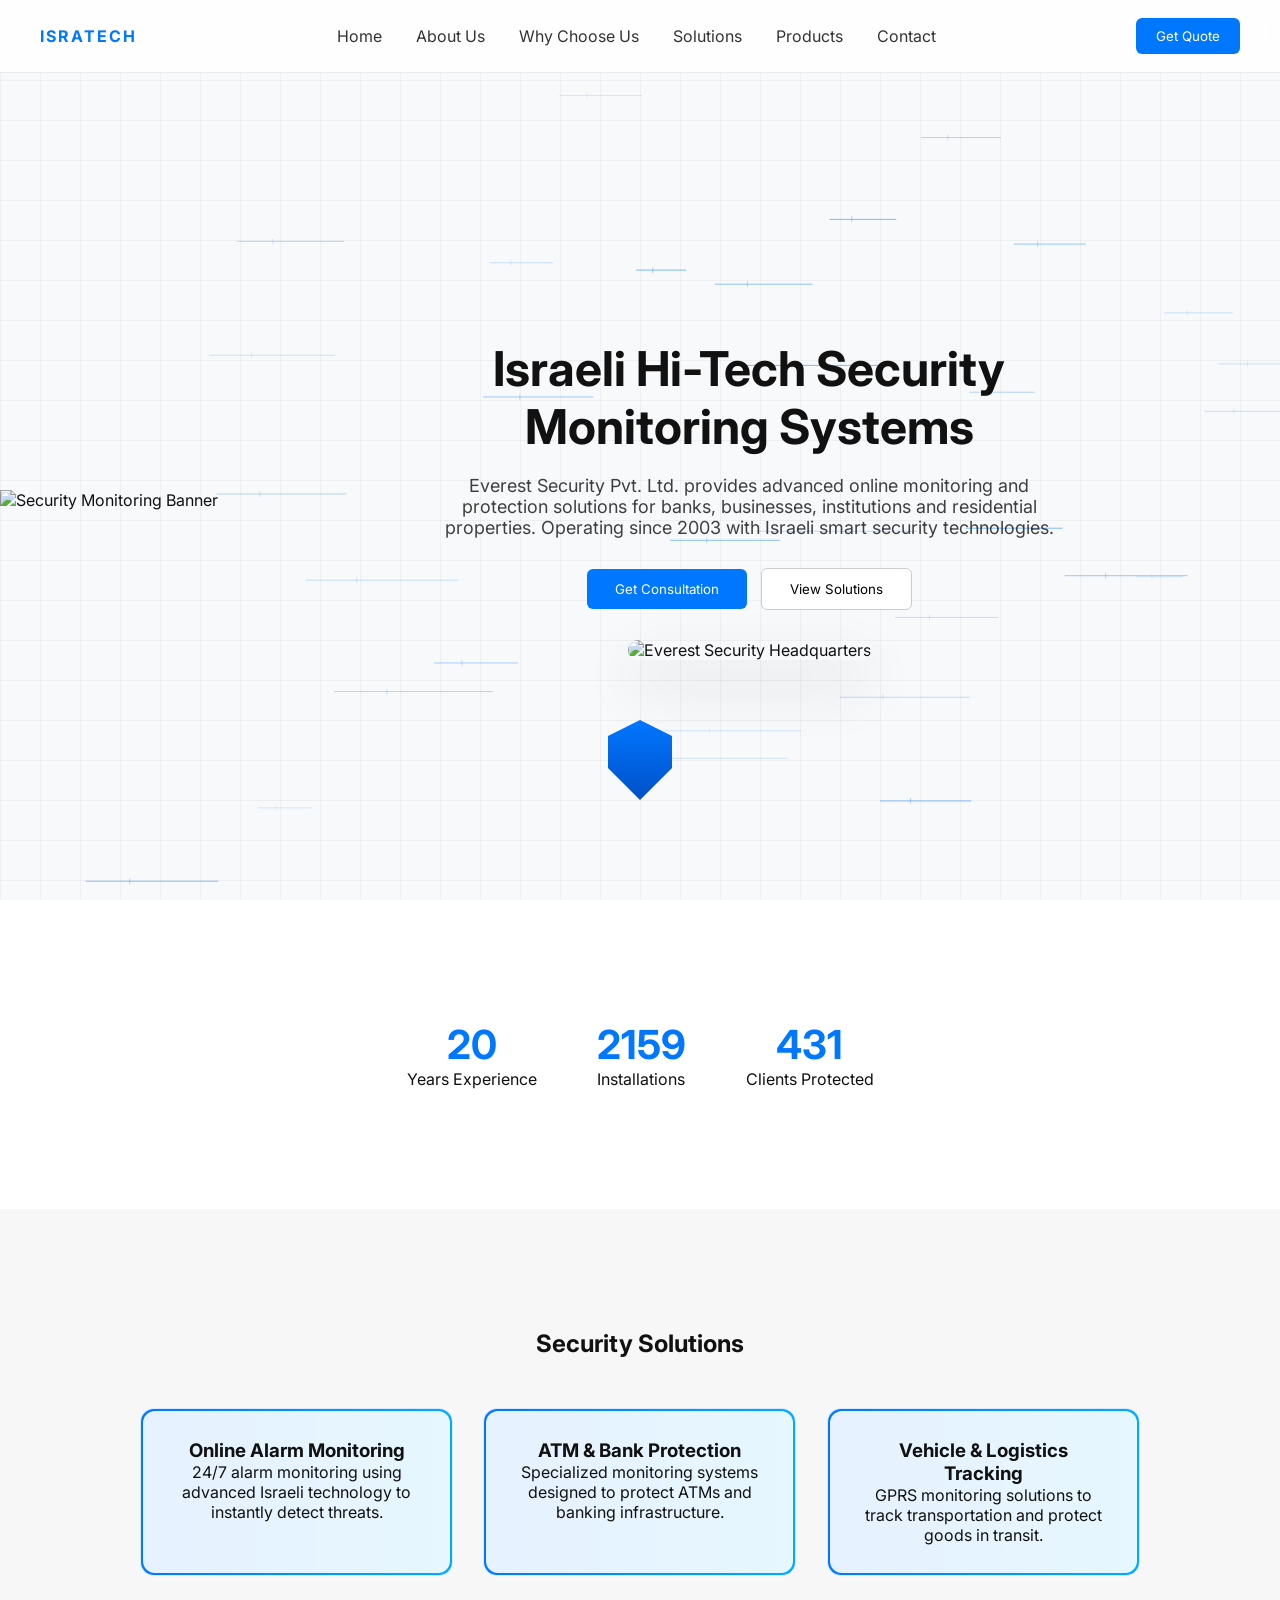
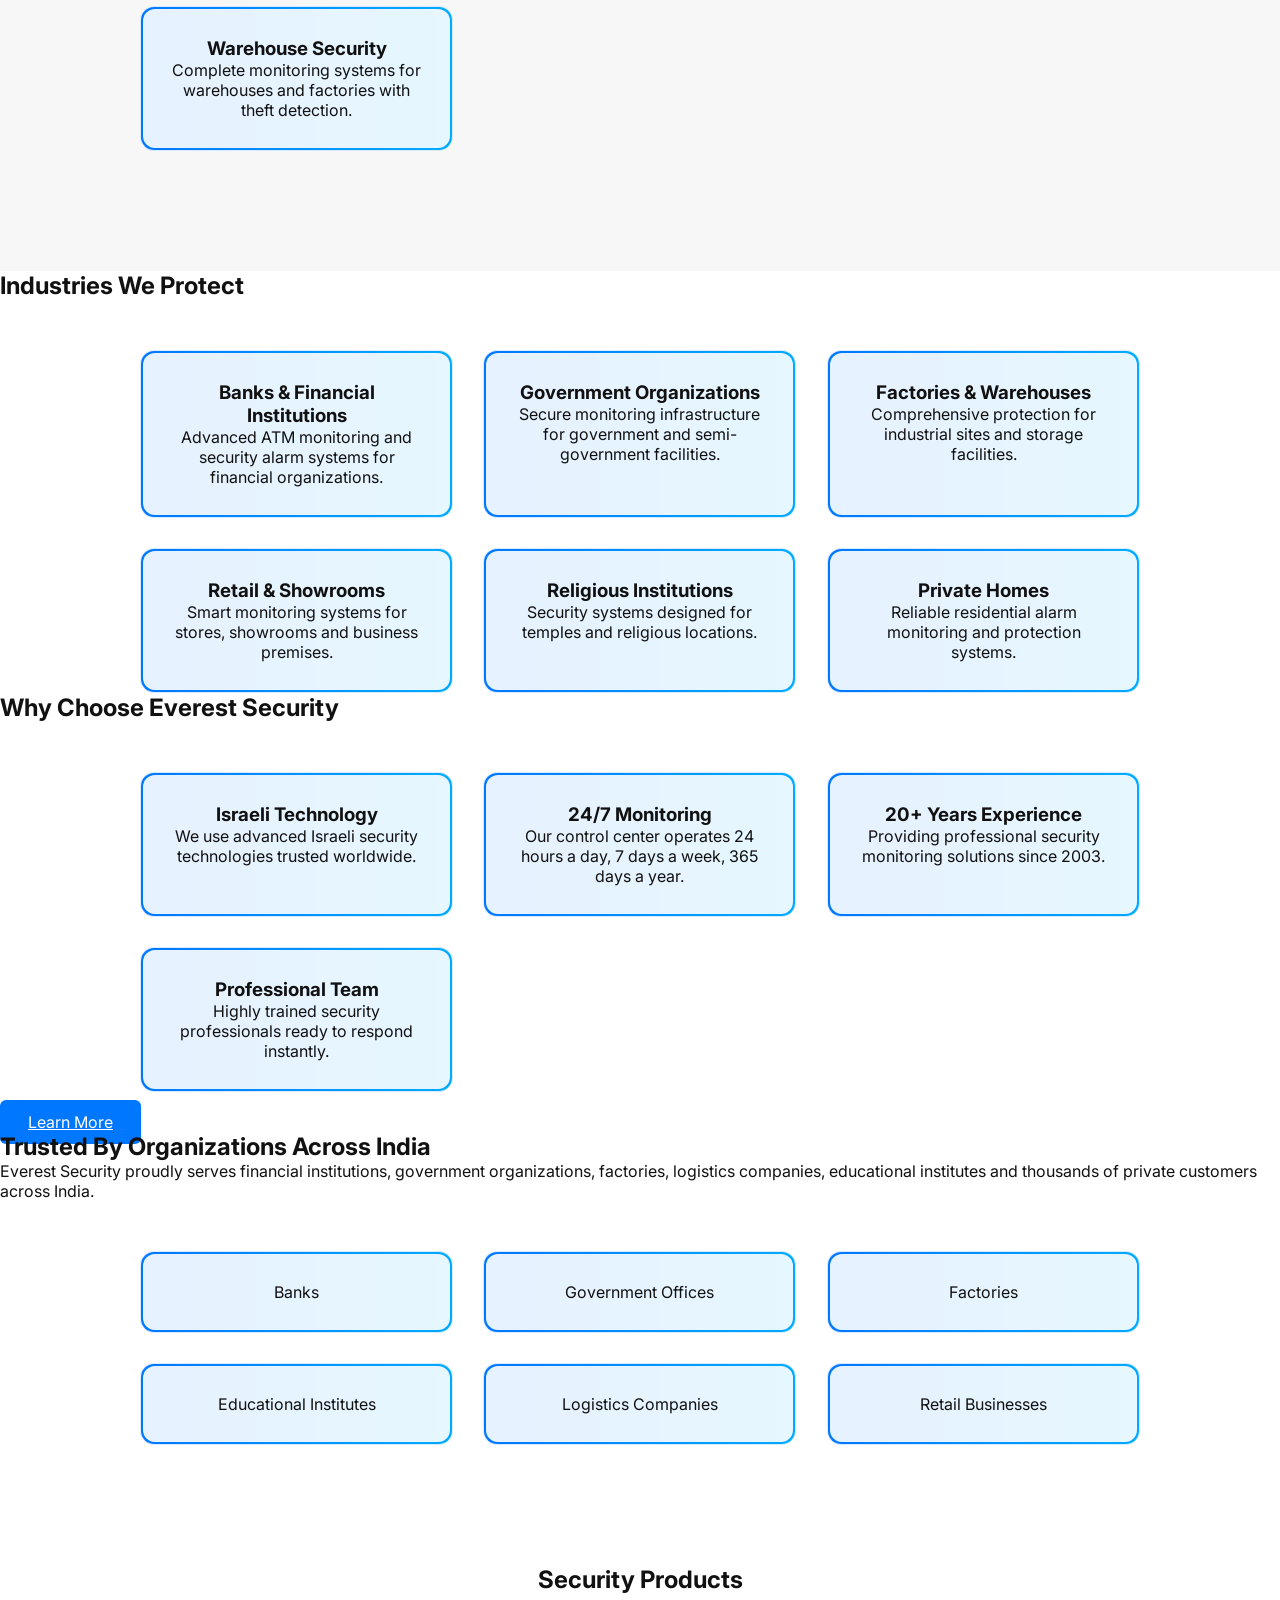
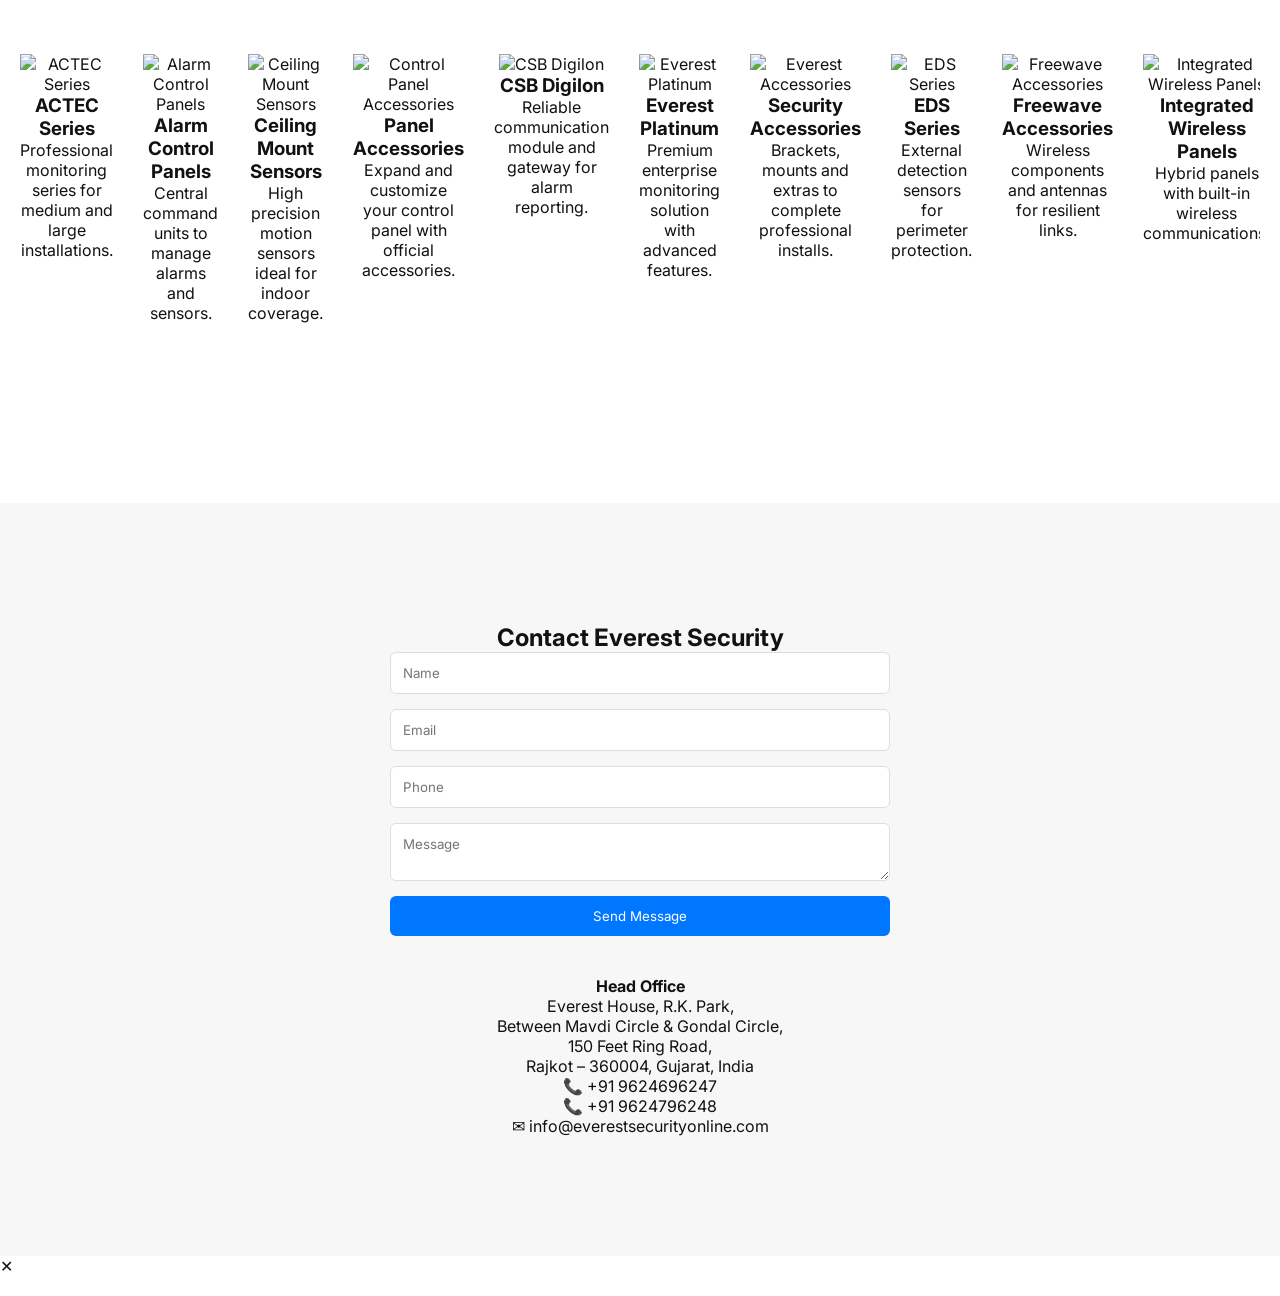
==== commit 446c23b8: "Update index.html" ====
--- a/index.html
+++ b/index.html
@@ -31,6 +31,9 @@
 </header>
 
 <section id="home" class="hero">
+
+  <img class="hero-banner" src="banner.png" alt="Security Monitoring Banner">
+  
   <div class="grid"></div>
   <canvas id="circuit"></canvas>
 
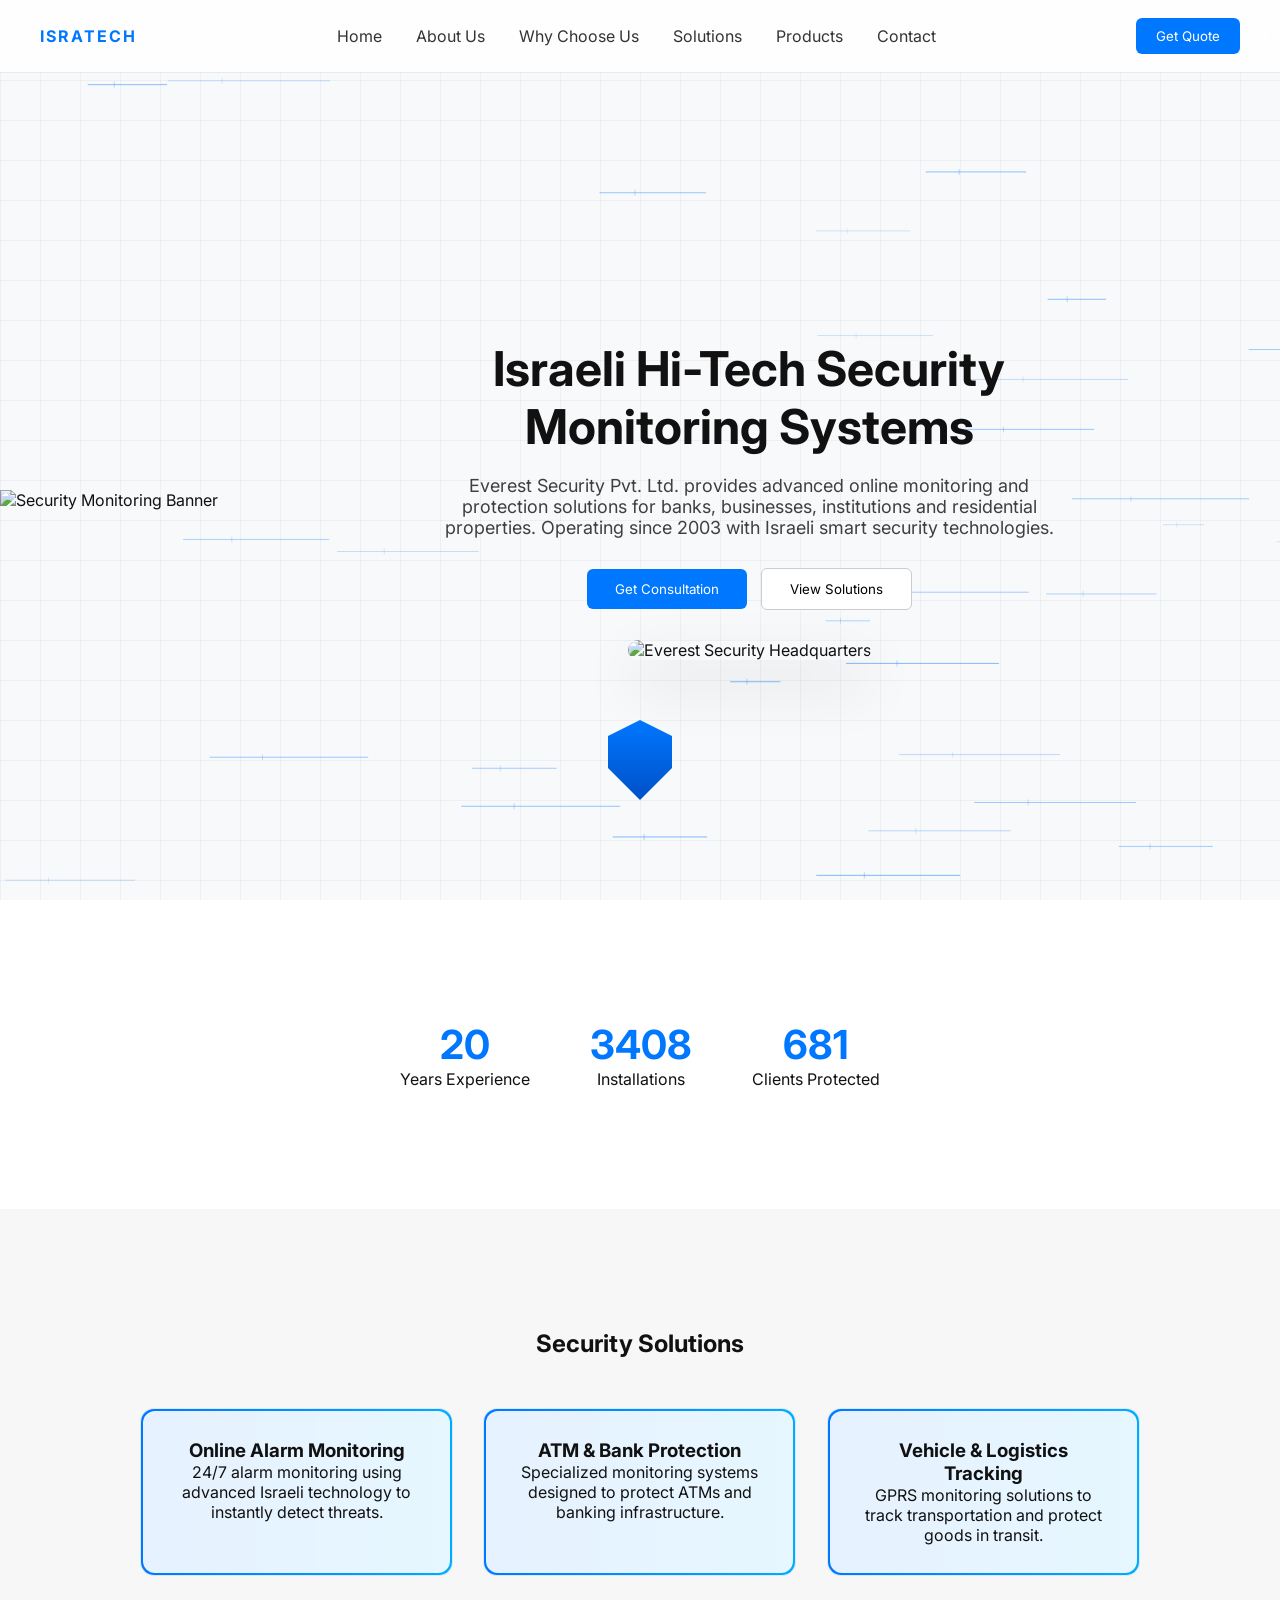
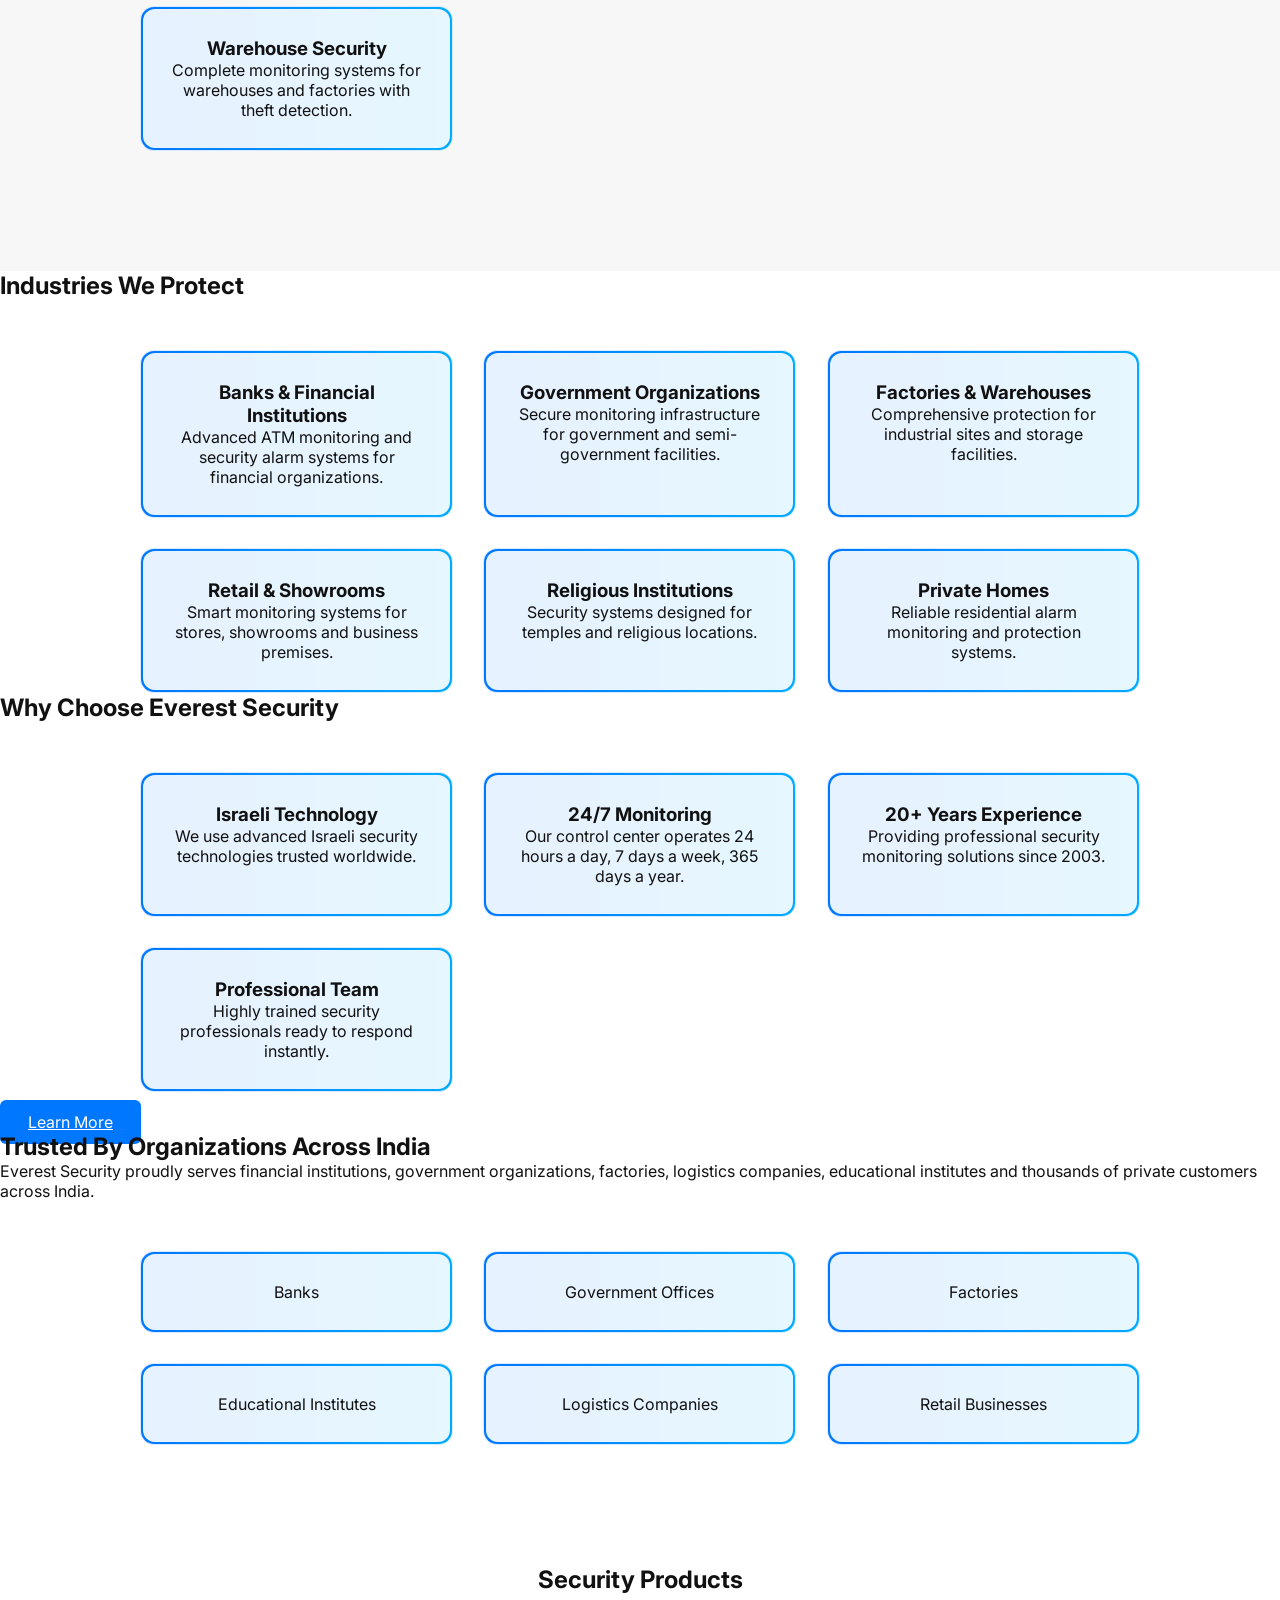
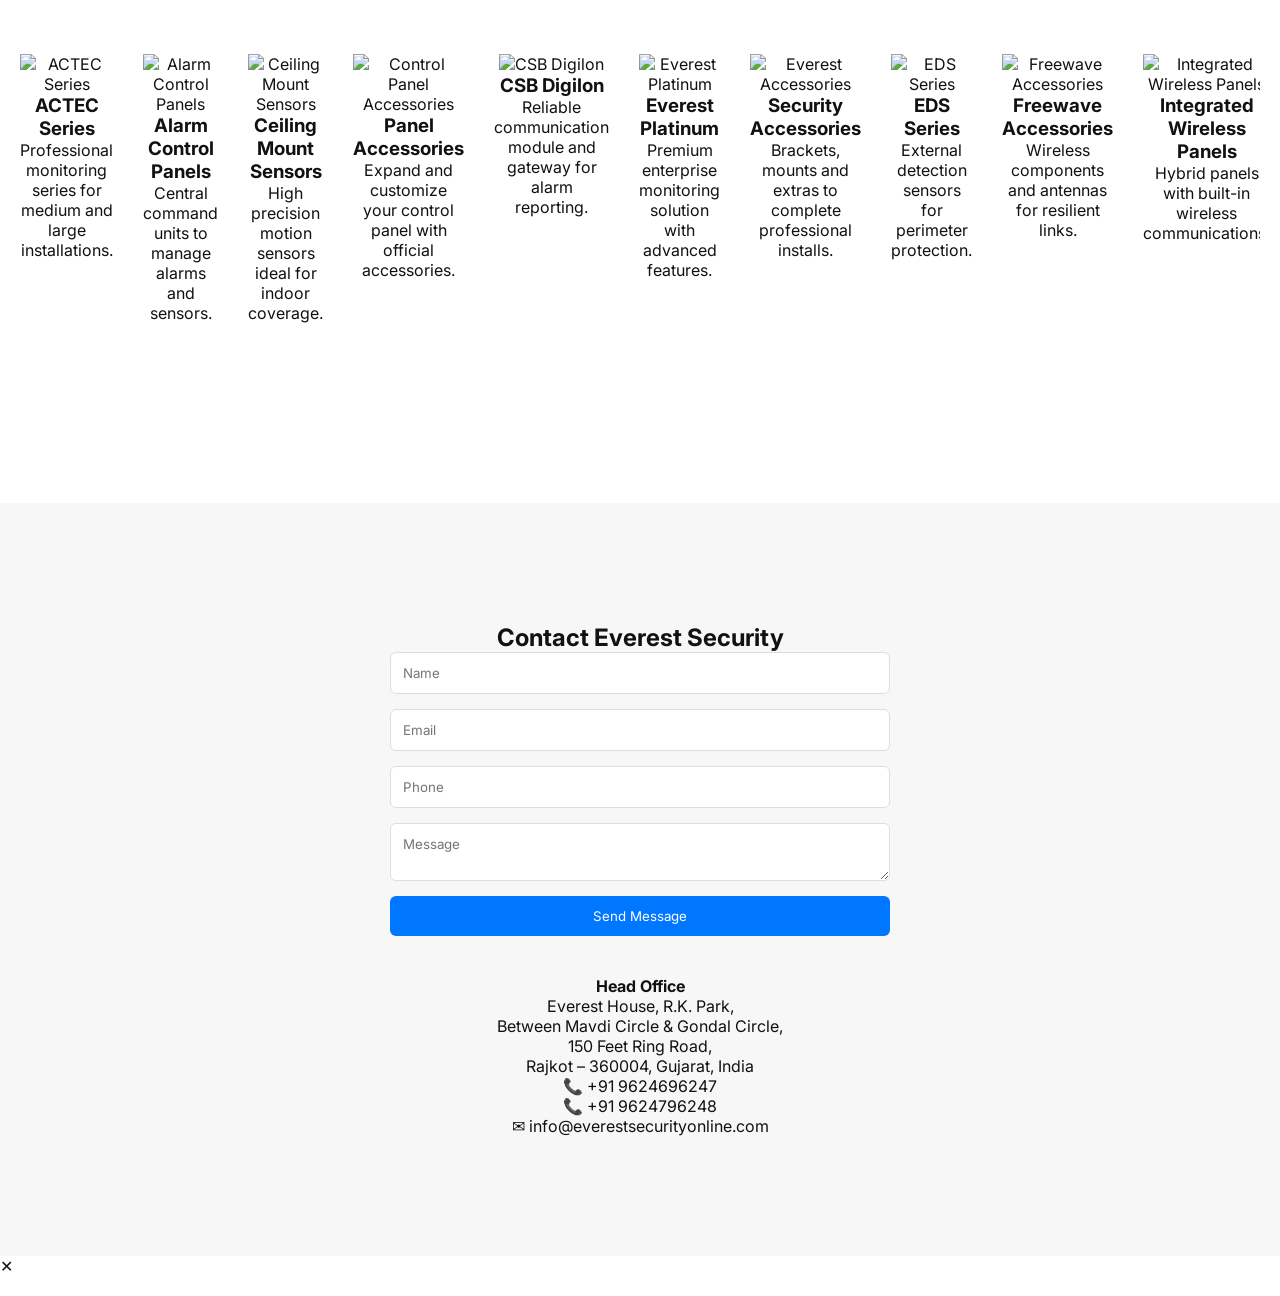
==== commit 86e6f644: "Update index.html" ====
--- a/index.html
+++ b/index.html
@@ -23,7 +23,7 @@
       <a href="why-us.html">Why Choose Us</a>
       <a href="#solutions">Solutions</a>
       <a href="#products">Products</a>
-      <a href="#contact">Contact</a>
+      <a href="contact.html">Contact</a>
     </nav>
 
     <button class="cta" onclick="location.href='#contact'">Get Quote</button>
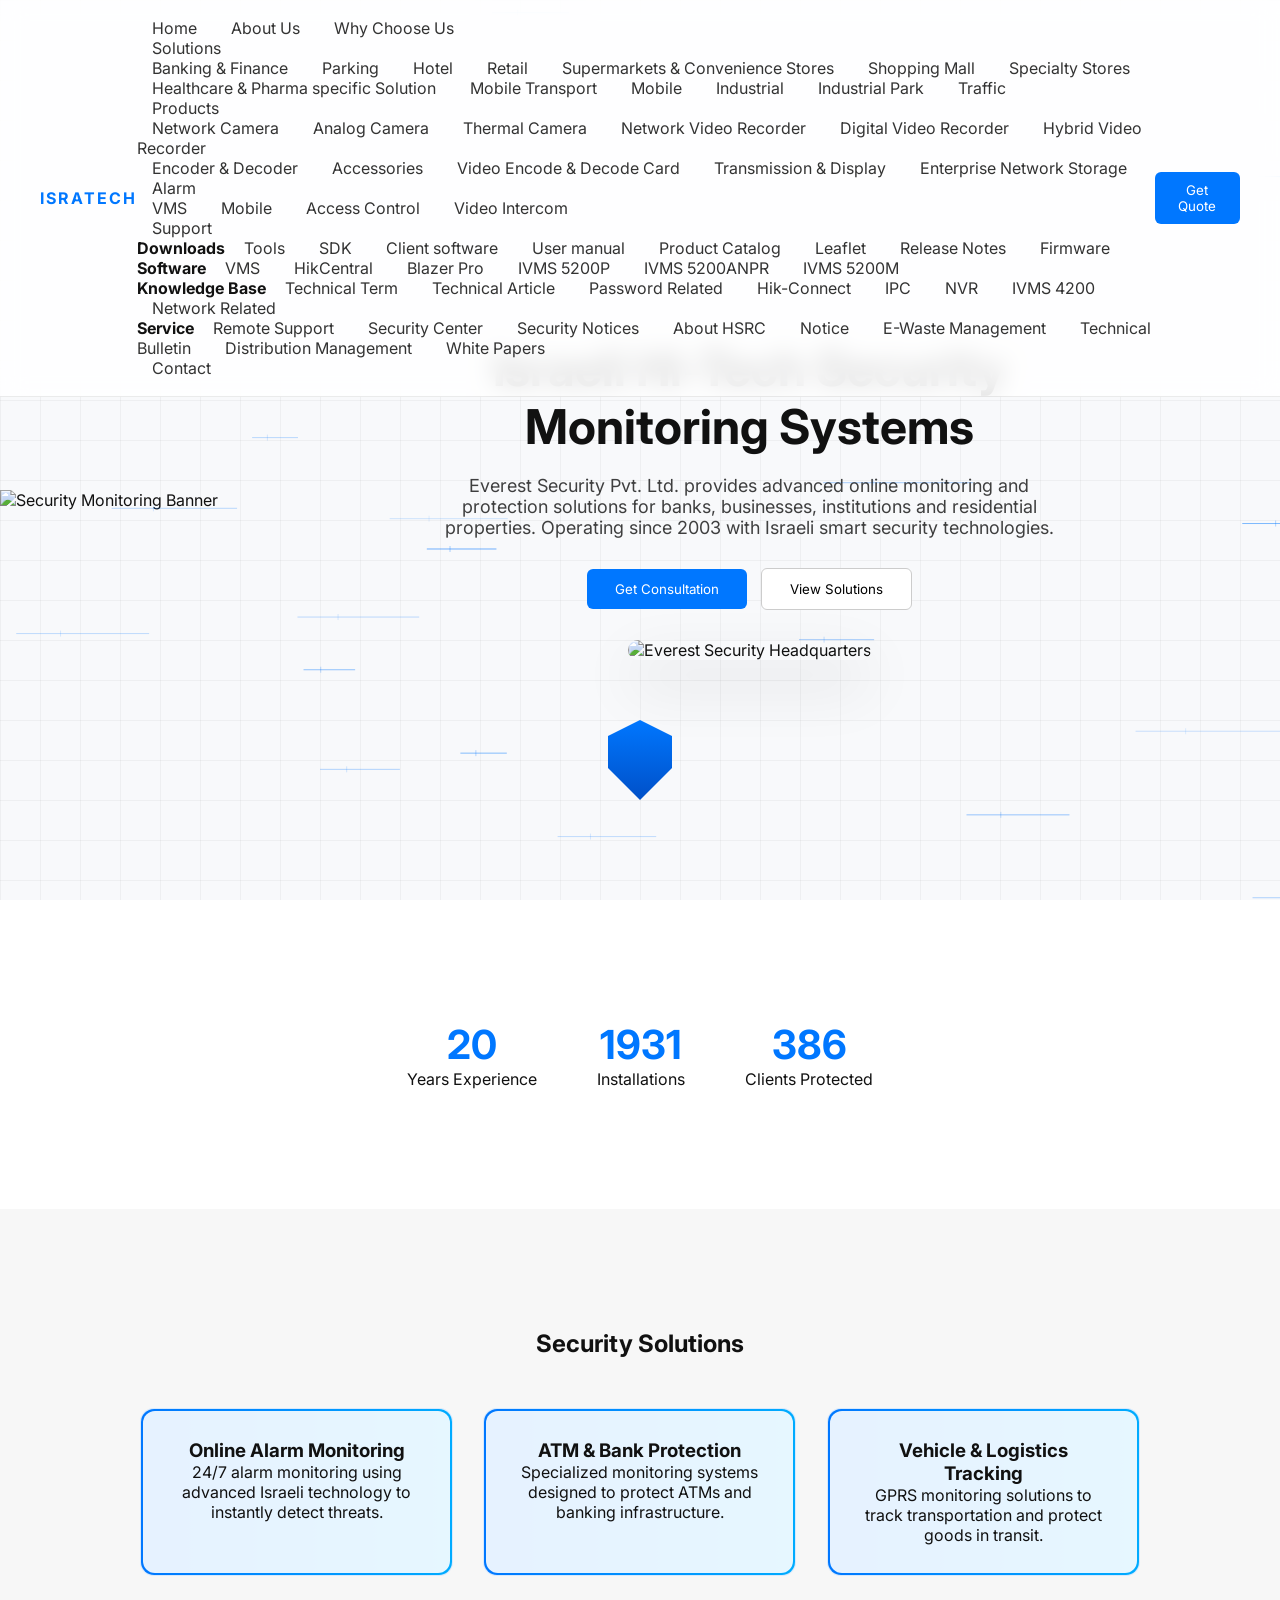
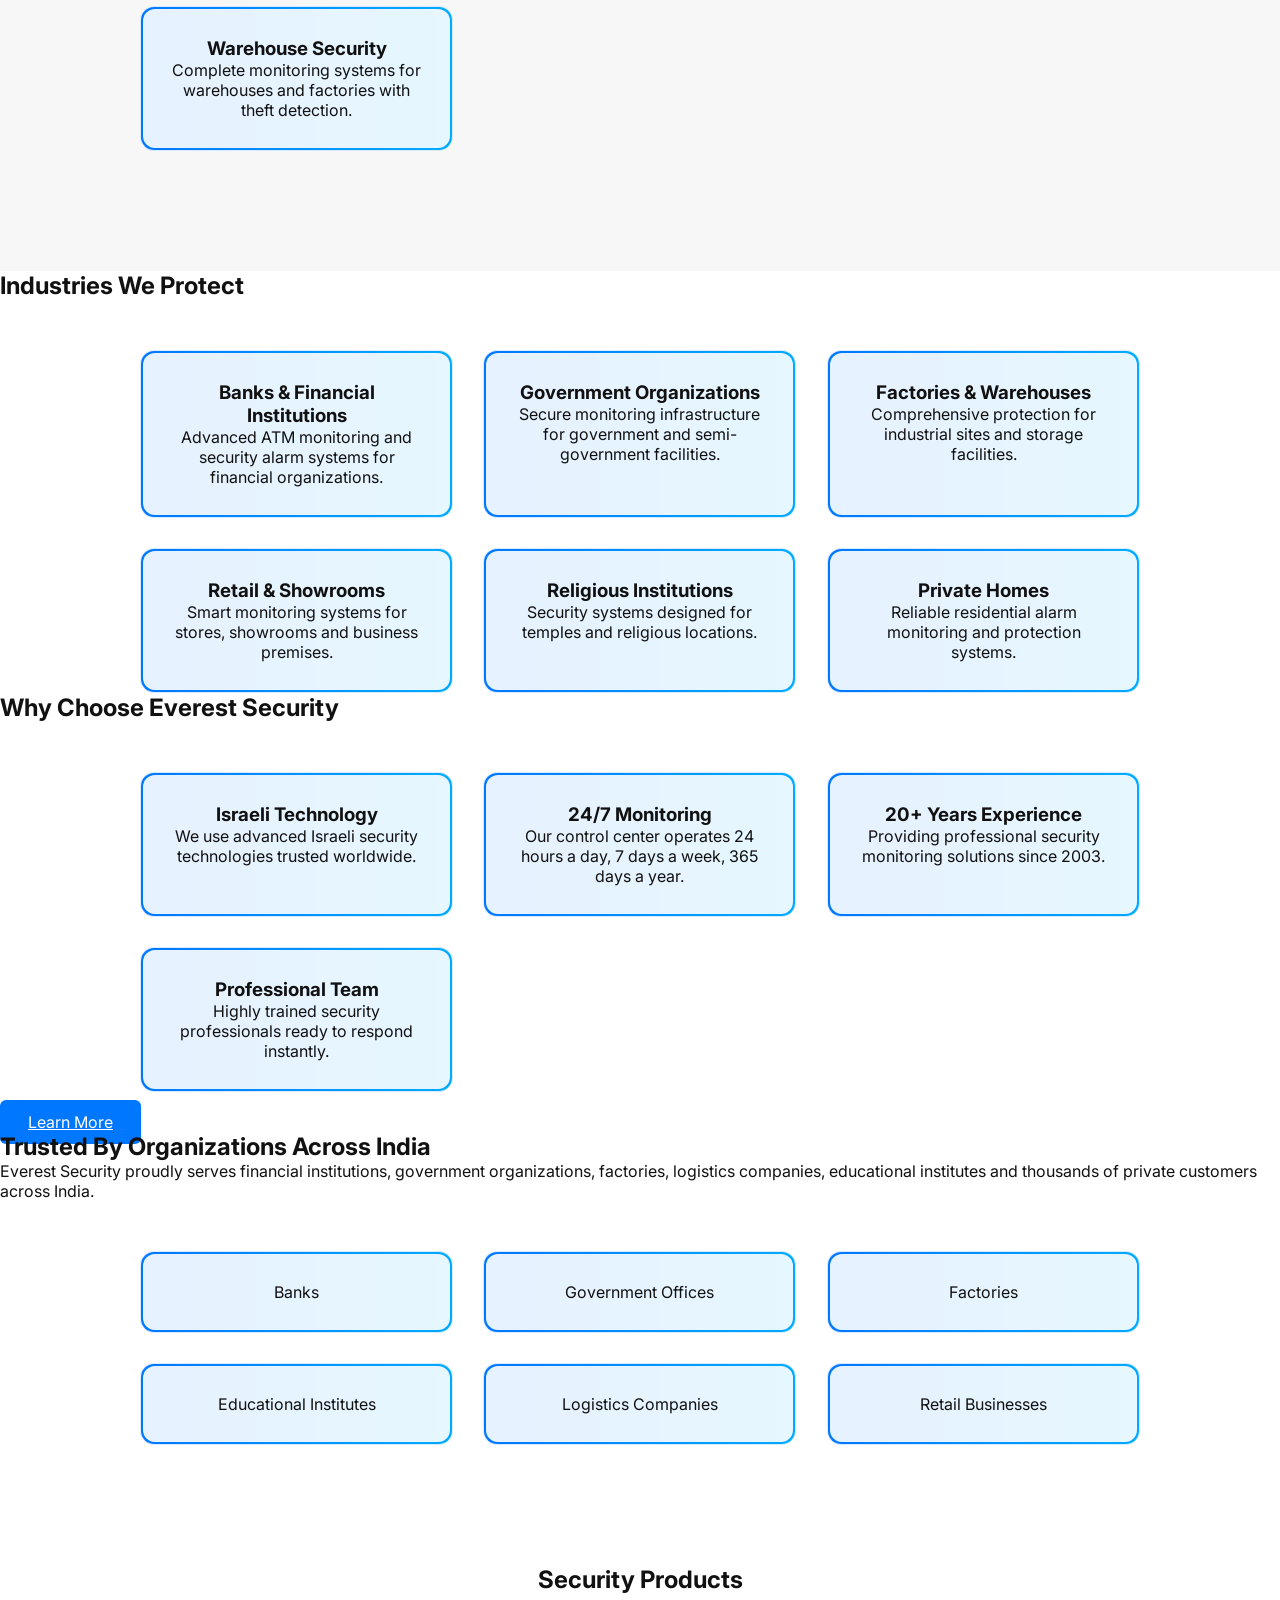
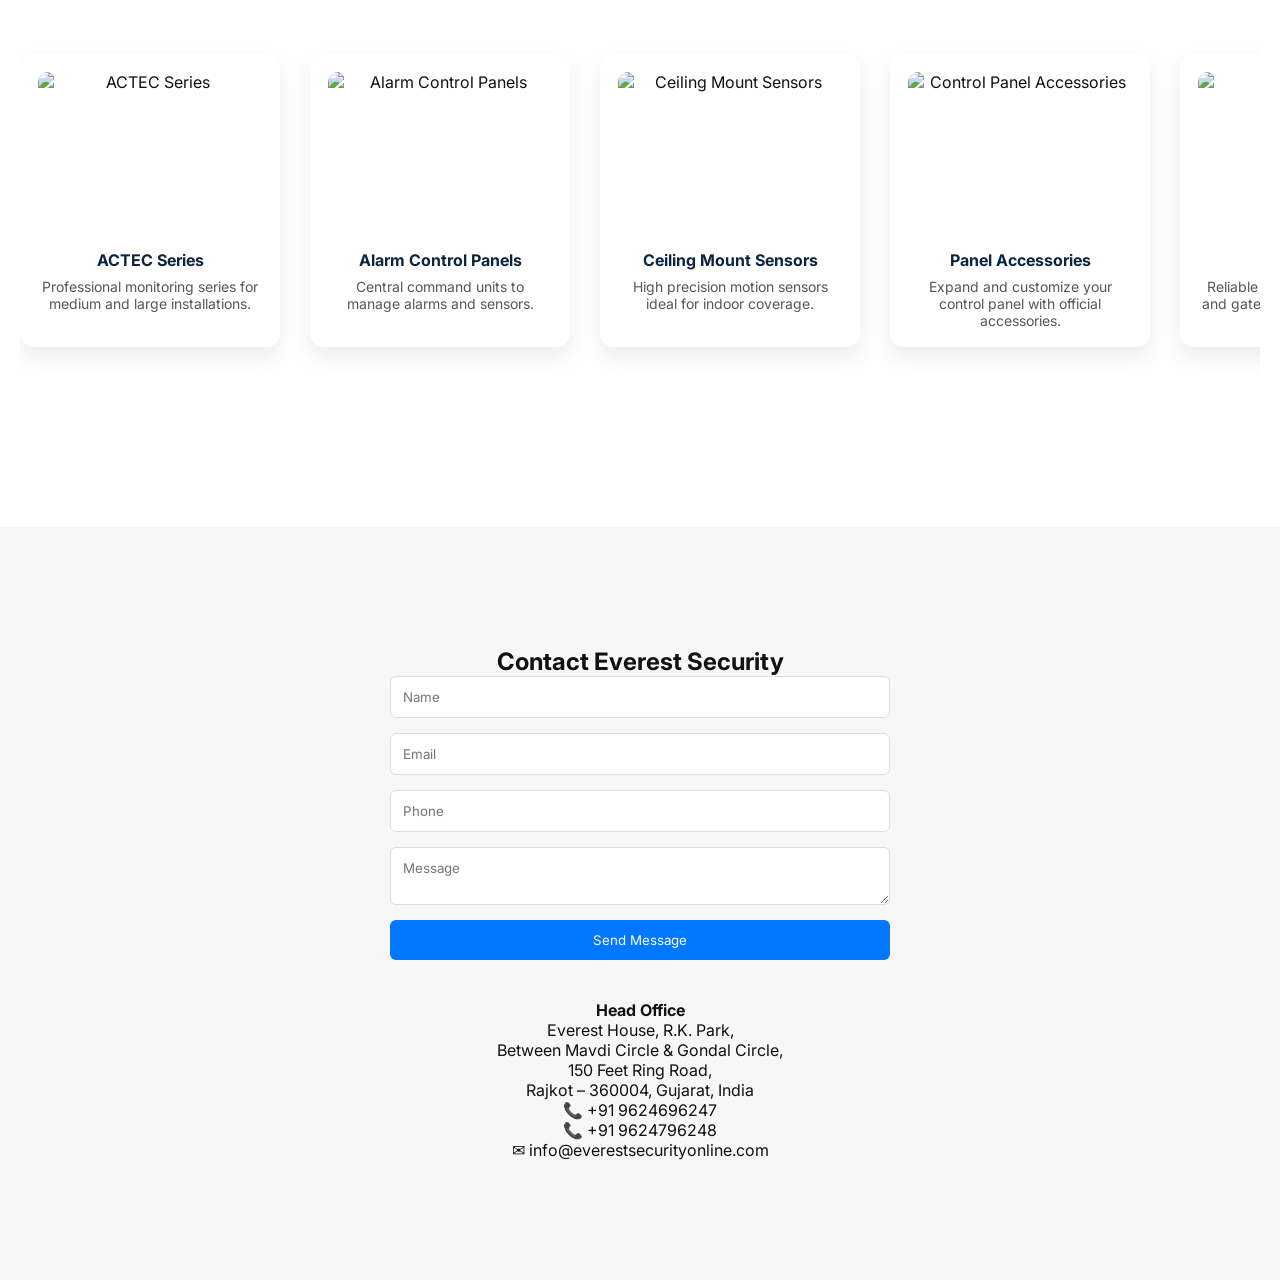
==== commit 25dc3ef7: "Update index.html" ====
--- a/index.html
+++ b/index.html
@@ -18,13 +18,129 @@
     <div class="logo">ISRATECH</div>
 
     <nav>
-      <a href="#home">Home</a>
-      <a href="about.html">About Us</a>
-      <a href="why-us.html">Why Choose Us</a>
-      <a href="#solutions">Solutions</a>
-      <a href="#products">Products</a>
-      <a href="contact.html">Contact</a>
-    </nav>
+
+  <a href="#home">Home</a>
+  <a href="about.html">About Us</a>
+  <a href="why-us.html">Why Choose Us</a>
+
+  <!-- SOLUTIONS MEGA MENU -->
+  <div class="dropdown">
+    <a href="#solutions">Solutions</a>
+    <div class="mega-menu">
+      <div class="mega-column">
+        <a>Banking & Finance</a>
+        <a>Parking</a>
+        <a>Hotel</a>
+        <a>Retail</a>
+        <a>Supermarkets & Convenience Stores</a>
+        <a>Shopping Mall</a>
+        <a>Specialty Stores</a>
+      </div>
+
+      <div class="mega-column">
+        <a>Healthcare & Pharma specific Solution</a>
+        <a>Mobile Transport</a>
+        <a>Mobile</a>
+        <a>Industrial</a>
+        <a>Industrial Park</a>
+        <a>Traffic</a>
+      </div>
+    </div>
+  </div>
+
+  <!-- PRODUCTS MEGA MENU -->
+  <div class="dropdown">
+    <a href="#products">Products</a>
+
+    <div class="mega-menu">
+
+      <div class="mega-column">
+        <a>Network Camera</a>
+        <a>Analog Camera</a>
+        <a>Thermal Camera</a>
+        <a>Network Video Recorder</a>
+        <a>Digital Video Recorder</a>
+        <a>Hybrid Video Recorder</a>
+      </div>
+
+      <div class="mega-column">
+        <a>Encoder & Decoder</a>
+        <a>Accessories</a>
+        <a>Video Encode & Decode Card</a>
+        <a>Transmission & Display</a>
+        <a>Enterprise Network Storage</a>
+        <a>Alarm</a>
+      </div>
+
+      <div class="mega-column">
+        <a>VMS</a>
+        <a>Mobile</a>
+        <a>Access Control</a>
+        <a>Video Intercom</a>
+      </div>
+
+    </div>
+  </div>
+
+  <!-- SUPPORT MEGA MENU -->
+  <div class="dropdown">
+    <a href="#">Support</a>
+
+    <div class="mega-menu">
+
+      <div class="mega-column">
+        <strong>Downloads</strong>
+        <a>Tools</a>
+        <a>SDK</a>
+        <a>Client software</a>
+        <a>User manual</a>
+        <a>Product Catalog</a>
+        <a>Leaflet</a>
+        <a>Release Notes</a>
+        <a>Firmware</a>
+      </div>
+
+      <div class="mega-column">
+        <strong>Software</strong>
+        <a>VMS</a>
+        <a>HikCentral</a>
+        <a>Blazer Pro</a>
+        <a>IVMS 5200P</a>
+        <a>IVMS 5200ANPR</a>
+        <a>IVMS 5200M</a>
+      </div>
+
+      <div class="mega-column">
+        <strong>Knowledge Base</strong>
+        <a>Technical Term</a>
+        <a>Technical Article</a>
+        <a>Password Related</a>
+        <a>Hik-Connect</a>
+        <a>IPC</a>
+        <a>NVR</a>
+        <a>IVMS 4200</a>
+        <a>Network Related</a>
+      </div>
+
+      <div class="mega-column">
+        <strong>Service</strong>
+        <a>Remote Support</a>
+        <a>Security Center</a>
+        <a>Security Notices</a>
+        <a>About HSRC</a>
+        <a>Notice</a>
+        <a>E-Waste Management</a>
+        <a>Technical Bulletin</a>
+        <a>Distribution Management</a>
+        <a>White Papers</a>
+      </div>
+
+    </div>
+  </div>
+
+  <a href="contact.html">Contact</a>
+
+</nav>
 
     <button class="cta" onclick="location.href='#contact'">Get Quote</button>
   </div>
--- a/style.css
+++ b/style.css
@@ -373,3 +373,409 @@
 will-change:transform;
 transition:transform 0.25s ease, box-shadow 0.25s ease;
 }
+
+/* ------------------------
+   PRODUCT CARDS + SLIDER + POPUP
+   Scoped to #products so it doesn't break other .track or .card usage
+   ------------------------ */
+
+/* Product card visual (keeps the same look as .card but more compact) */
+#products .product-card{
+min-width:260px;
+background:white;
+border-radius:14px;
+padding:18px;
+box-shadow:0 10px 25px rgba(0,0,0,0.08);
+text-align:center;
+cursor:pointer;
+transition:transform 0.35s ease, box-shadow 0.35s ease;
+display:flex;
+flex-direction:column;
+align-items:center;
+}
+
+/* product image */
+#products .product-card img{
+width:100%;
+height:160px;
+object-fit:cover;
+border-radius:10px;
+margin-bottom:12px;
+display:block;
+}
+
+/* product title and description */
+#products .product-card h3{
+font-size:16px;
+margin:6px 0 8px 0;
+color:#0b2540;
+}
+#products .product-card p{
+font-size:14px;
+color:#444;
+margin:0;
+opacity:0.9;
+}
+
+/* hover */
+#products .product-card:hover{
+transform:translateY(-8px) scale(1.02);
+box-shadow:0 15px 35px rgba(0,119,255,0.18);
+}
+
+/* override the general .track animation specifically for the products area:
+   make the product track move to the RIGHT in an infinite loop.
+   We duplicate the track items to appear continuous (HTML approach recommended),
+   but this scoped CSS makes the movement rightwards. */
+#products .track{
+display:flex;
+gap:30px;
+/* horizontal scrolling to the right: start translated left and animate toward 0 */
+animation:scrollRight 36s linear infinite;
+}
+
+/* animation moves FROM left -> to 0, which visually makes content appear moving right */
+@keyframes scrollRight{
+0%{ transform: translateX(-50%); }
+100%{ transform: translateX(0); }
+}
+
+/* ensure existing .slide style still looks fine inside products */
+#products .slide{
+min-width:260px;
+height:200px;
+background:#fafafa;
+border-radius:12px;
+display:flex;
+align-items:center;
+justify-content:center;
+padding:12px;
+box-shadow:0 8px 20px rgba(0,0,0,0.04);
+}
+
+/* small responsive adjustments for product slider */
+@media (max-width:900px){
+  #products .product-card{ min-width:220px; }
+  #products .product-card img{ height:140px; }
+  #products .track{ gap:18px; animation-duration:28s; }
+}
+
+/* PRODUCT POPUP (full-screen centered preview) */
+.product-popup{
+position:fixed;
+top:0;
+left:0;
+width:100%;
+height:100%;
+background:rgba(0,0,0,0.6);
+display:flex;
+align-items:center;
+justify-content:center;
+opacity:0;
+pointer-events:none;
+transition:opacity 0.25s ease;
+z-index:2000;
+}
+
+.product-popup.active{
+opacity:1;
+pointer-events:auto;
+}
+
+.popup-content{
+background:white;
+padding:28px;
+border-radius:14px;
+max-width:720px;
+width:92%;
+text-align:center;
+box-shadow:0 30px 80px rgba(0,0,0,0.35);
+transform:translateY(0);
+}
+
+.popup-content img{
+width:100%;
+height:auto;
+border-radius:10px;
+margin-bottom:18px;
+object-fit:cover;
+}
+
+/* popup text */
+.popup-content h3{
+margin:6px 0 8px 0;
+font-size:20px;
+color:#0b2540;
+}
+.popup-content p{
+color:#444;
+line-height:1.6;
+}
+
+/* close hint (small X) */
+.popup-close{
+position:absolute;
+top:18px;
+right:18px;
+width:38px;
+height:38px;
+border-radius:50%;
+background:rgba(255,255,255,0.95);
+display:flex;
+align-items:center;
+justify-content:center;
+cursor:pointer;
+box-shadow:0 6px 18px rgba(0,0,0,0.12);
+}
+
+/* small screens adjustments */
+@media (max-width:600px){
+.popup-content{ padding:18px; }
+}
+
+/* keep existing card 3D tilt behavior (no change) */
+.cards{
+perspective:1200px;
+}
+
+.card{
+transform-style:preserve-3d;
+will-change:transform;
+transition:transform 0.25s ease, box-shadow 0.25s ease;
+}
+/* ===== why-us scoped layout & animations (paste at end of style.css) ===== */
+
+/* page container */
+.why-us {
+  padding: 60px 6%;
+  max-width: 1200px;
+  margin: 0 auto 80px;
+  color: #0b1220;
+  line-height: 1.55;
+}
+
+/* Intro / headings */
+.why-us h1 {
+  font-size: 2.1rem;
+  margin-bottom: 12px;
+  letter-spacing: -0.4px;
+}
+.why-intro p {
+  max-width: 880px;
+  margin: 8px auto 0;
+  color: #223;
+  opacity: 0.95;
+}
+.why-intro .muted {
+  color: #556;
+  margin-top: 8px;
+  font-size: 0.95rem;
+}
+
+/* Hero row: large image + side */
+.hero-why {
+  display: grid;
+  grid-template-columns: 1.4fr 0.9fr;
+  gap: 28px;
+  align-items: start;
+  margin-top: 26px;
+}
+.hero-card .card-img-large {
+  width: 100%;
+  height: 320px;
+  object-fit: cover;
+  border-radius: 12px;
+  display: block;
+  box-shadow: 0 18px 40px rgba(6,22,63,0.06);
+}
+.hero-card-text h2 {
+  margin-top: 12px;
+  margin-bottom: 10px;
+  font-size: 1.35rem;
+}
+.hero-side { padding-top: 6px; }
+.mini-stats { display:flex; gap:12px; margin-top:16px; flex-wrap:wrap;}
+.mini-stat { min-width:86px; text-align:left; background:transparent; padding:8px 6px; border-radius:8px; }
+.mini-stat .num { font-weight:700; font-size:1.05rem; }
+
+/* Feature deep: convert to two-column rows */
+.feature-deep {
+  margin-top: 36px;
+  display: grid;
+  grid-template-columns: 1fr;
+  gap: 18px;
+}
+
+/* Each converted feature card becomes media + content row */
+.feature-deep .card,
+.case-cards .case {
+  display: flex;
+  gap: 18px;
+  align-items: flex-start;
+  padding: 14px 12px;
+  border-radius: 10px;
+  background: transparent; /* keep existing look, remove if you want card background */
+}
+
+/* media + content sizing */
+.card-media,
+.case-media {
+  flex: 0 0 320px;
+  max-width: 320px;
+  overflow: hidden;
+  border-radius: 10px;
+}
+.card-media img,
+.case-media img {
+  width: 100%;
+  height: 100%;
+  object-fit: cover;
+  display:block;
+}
+
+/* content area */
+.card-content,
+.case-content {
+  flex: 1 1 auto;
+  min-width: 0;
+}
+.card-content h3,
+.case-content h4 {
+  margin-top: 4px;
+  margin-bottom: 8px;
+}
+.card-content p.small {
+  color: #5b6b7a;
+  font-size: 0.92rem;
+}
+
+/* Process cards (smaller grid) */
+.why-process .process-cards {
+  display: grid;
+  grid-template-columns: repeat(auto-fit, minmax(160px, 1fr));
+  gap: 12px;
+  margin-top: 18px;
+}
+.why-process .card.process { padding: 12px; }
+
+/* Stats strip */
+.why-stats.stats {
+  display: grid;
+  grid-template-columns: repeat(auto-fit, minmax(130px, 1fr));
+  gap: 18px;
+  align-items: center;
+  margin: 30px 0;
+  padding: 18px 6px;
+  background: rgba(6,22,63,0.03);
+  border-radius: 10px;
+}
+.why-stats .stat h2 { font-size: 1.6rem; margin: 0; }
+.why-stats .stat p { margin: 6px 0 0; color: #425; }
+
+/* Case studies: image left, text right (already converted by JS) */
+.case-cards {
+  display: grid;
+  grid-template-columns: repeat(auto-fit, minmax(280px, 1fr));
+  gap: 14px;
+  margin-top: 18px;
+}
+.case-cards .case {
+  display:flex;
+  gap:14px;
+  align-items:flex-start;
+  padding: 12px;
+}
+.case-img { width: 220px; height: 140px; object-fit: cover; border-radius:8px; }
+
+/* Gallery compact grid */
+.why-gallery .gallery-grid {
+  display: grid;
+  grid-template-columns: repeat(auto-fit, minmax(140px, 1fr));
+  gap: 12px;
+  margin-top: 12px;
+}
+.gallery-item img { width:100%; height:140px; object-fit:cover; border-radius:8px; display:block; }
+
+/* Testimonials: simple grid */
+.why-testimonials .cards { display:grid; grid-template-columns: repeat(auto-fit,minmax(220px,1fr)); gap:12px; margin-top:12px; }
+.testimonial p { margin: 0 0 8px; color:#1a2732; }
+
+/* Badges row */
+.why-badges .badges-cards { display:flex; flex-wrap:wrap; gap:10px; margin-top:12px; }
+.badge { padding:8px 12px; border-radius:8px; background:rgba(0,0,0,0.04); font-weight:600; }
+
+/* FAQ accordion look */
+.faq-cards .faq-item { padding:8px; margin-bottom:10px; border-radius:8px; }
+.faq-q { width:100%; text-align:left; padding:12px; background:transparent; border:none; font-size:1rem; cursor:pointer; }
+.faq-a { padding:10px 12px; border-left:3px solid rgba(0,119,255,0.12); margin-top:8px; display:none; }
+
+/* Team cards */
+.team-cards { display:grid; grid-template-columns: repeat(auto-fit, minmax(180px,1fr)); gap:12px; margin-top:12px; }
+.team-img { width:100%; height:140px; object-fit:cover; border-radius:8px; }
+
+/* final CTA area */
+.final-cta { display:flex; gap:10px; flex-wrap:wrap; margin-top:26px; align-items:center; }
+
+/* Accessibility & focus */
+.card:focus { outline: 3px solid rgba(0,119,255,0.12); outline-offset:4px; }
+
+/* Animation base states (JS also toggles inline styles but CSS fallback is good) */
+.animate-media { opacity: 0; transform: translateX(-18px); transition: transform .7s cubic-bezier(.2,.9,.2,1), opacity .7s ease; }
+.animate-text { opacity: 0; transform: translateY(14px); transition: transform .7s cubic-bezier(.2,.9,.2,1) .12s, opacity .7s ease .12s; }
+
+/* When JS triggers inline styles, elements will transition to visible state (no extra class needed) */
+
+/* Responsive: stack on small screens */
+@media (max-width: 880px) {
+  .hero-why { grid-template-columns: 1fr; }
+  .card-media, .case-media { max-width: 100%; flex: 0 0 100%; }
+  .feature-deep .card { flex-direction: column; gap: 12px; }
+  .case-cards .case { flex-direction: column; }
+  .why-us { padding: 34px 6%; }
+  .hero-card .card-img-large { height: 220px; }
+  .card-media img, .case-img { height: 180px; }
+}
+
+/* small visual polish so page breathes a bit more */
+.why-us .cards { margin-top: 18px; }
+.why-us h3, .why-us h4 { margin-top: 6px; margin-bottom: 8px; }
+.why-section{
+margin-top:60px;
+display:flex;
+flex-direction:column;
+gap:80px;
+}
+
+.why-row{
+display:grid;
+grid-template-columns:1fr 1fr;
+gap:50px;
+align-items:center;
+}
+
+.why-row img{
+width:100%;
+height:280px;
+object-fit:cover;
+border-radius:10px;
+}
+
+.why-row.reverse{
+direction:rtl;
+}
+
+.why-row.reverse div{
+direction:ltr;
+}
+
+@media (max-width:900px){
+
+.why-row{
+grid-template-columns:1fr;
+}
+
+.why-row.reverse{
+direction:ltr;
+}
+
+}
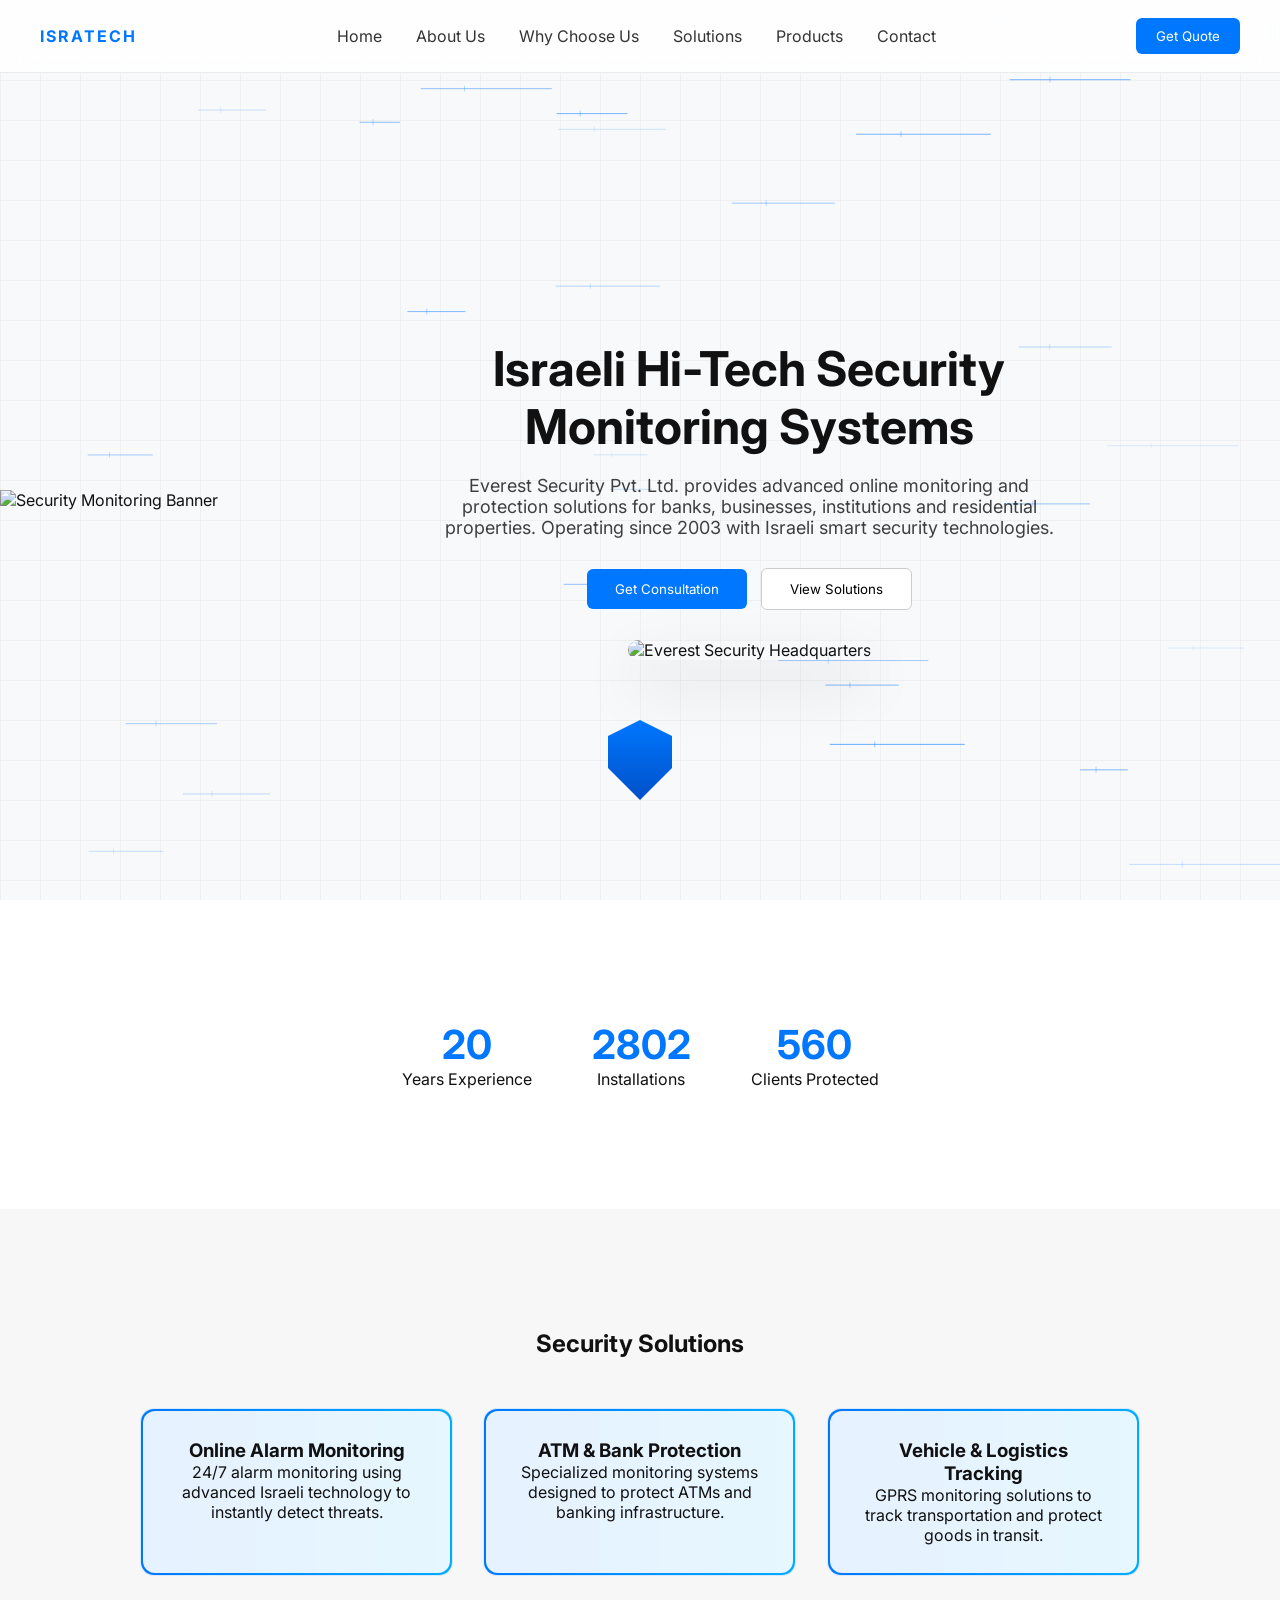
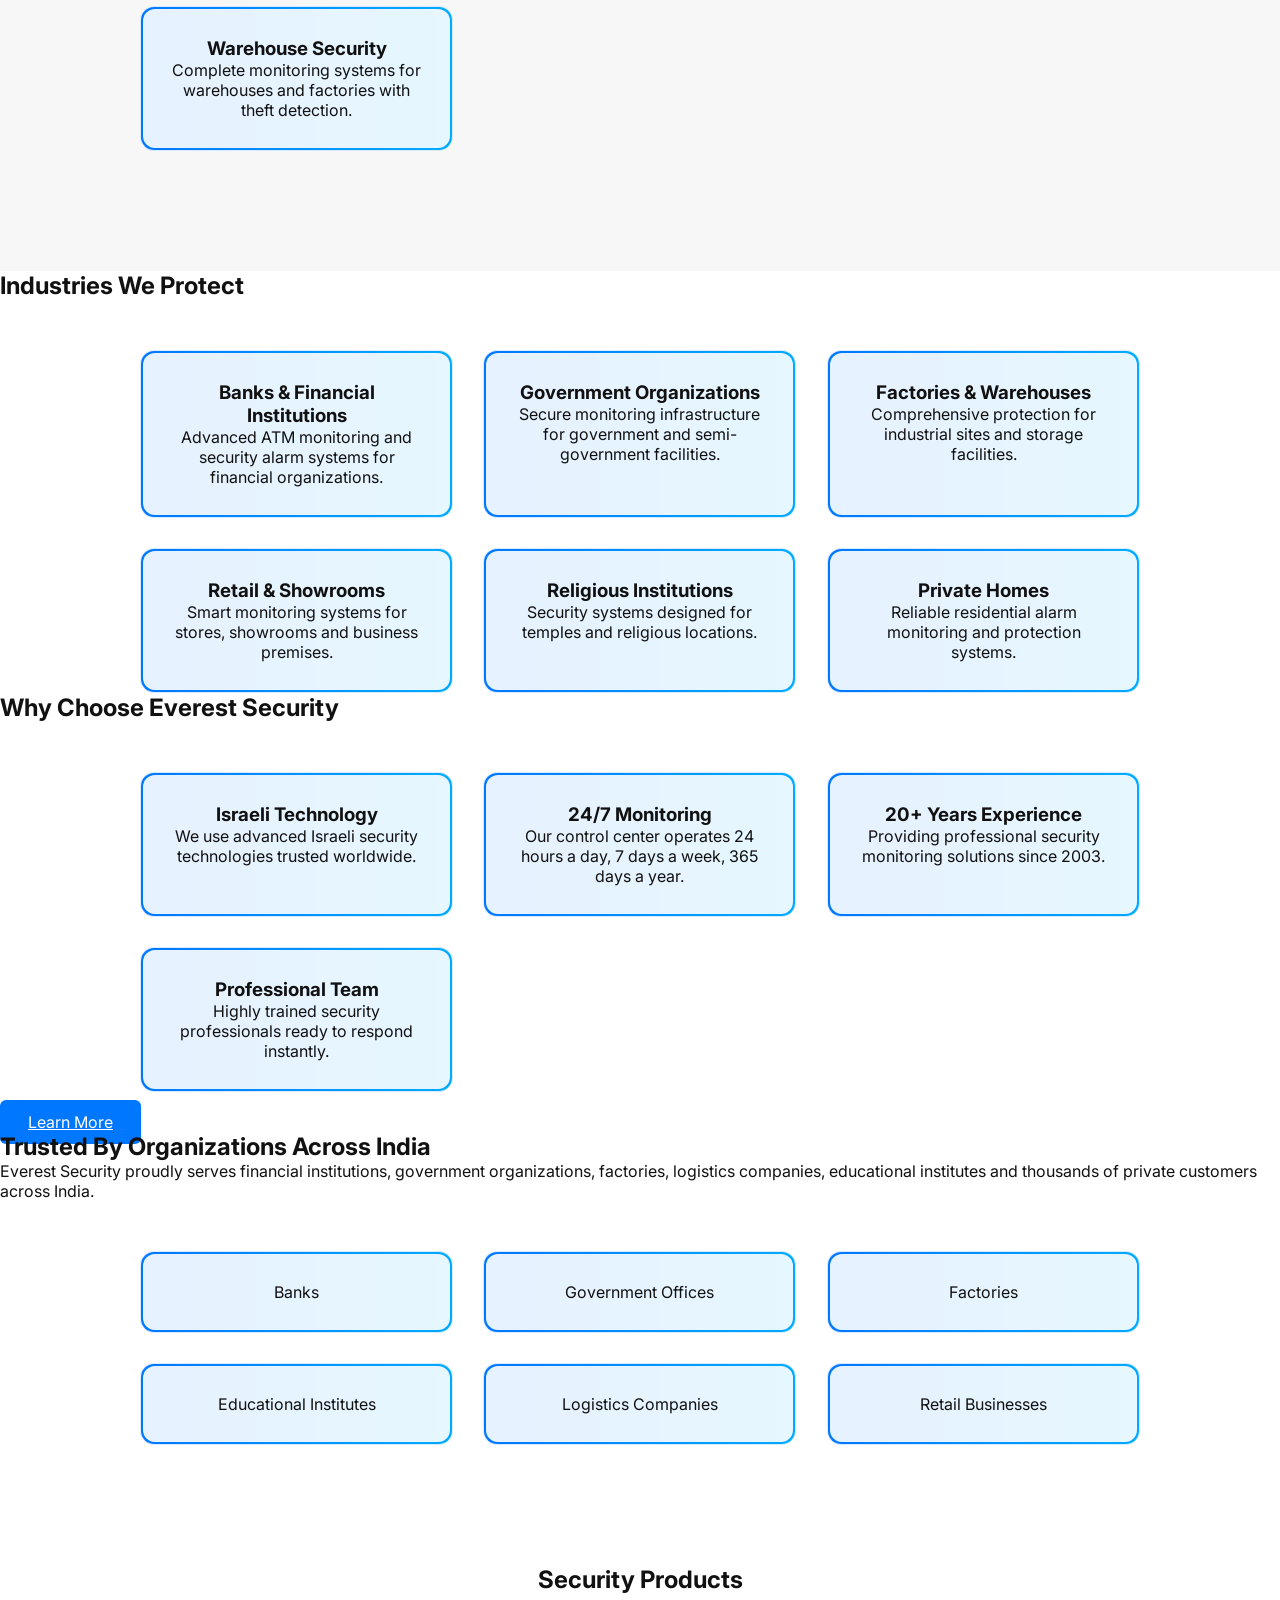
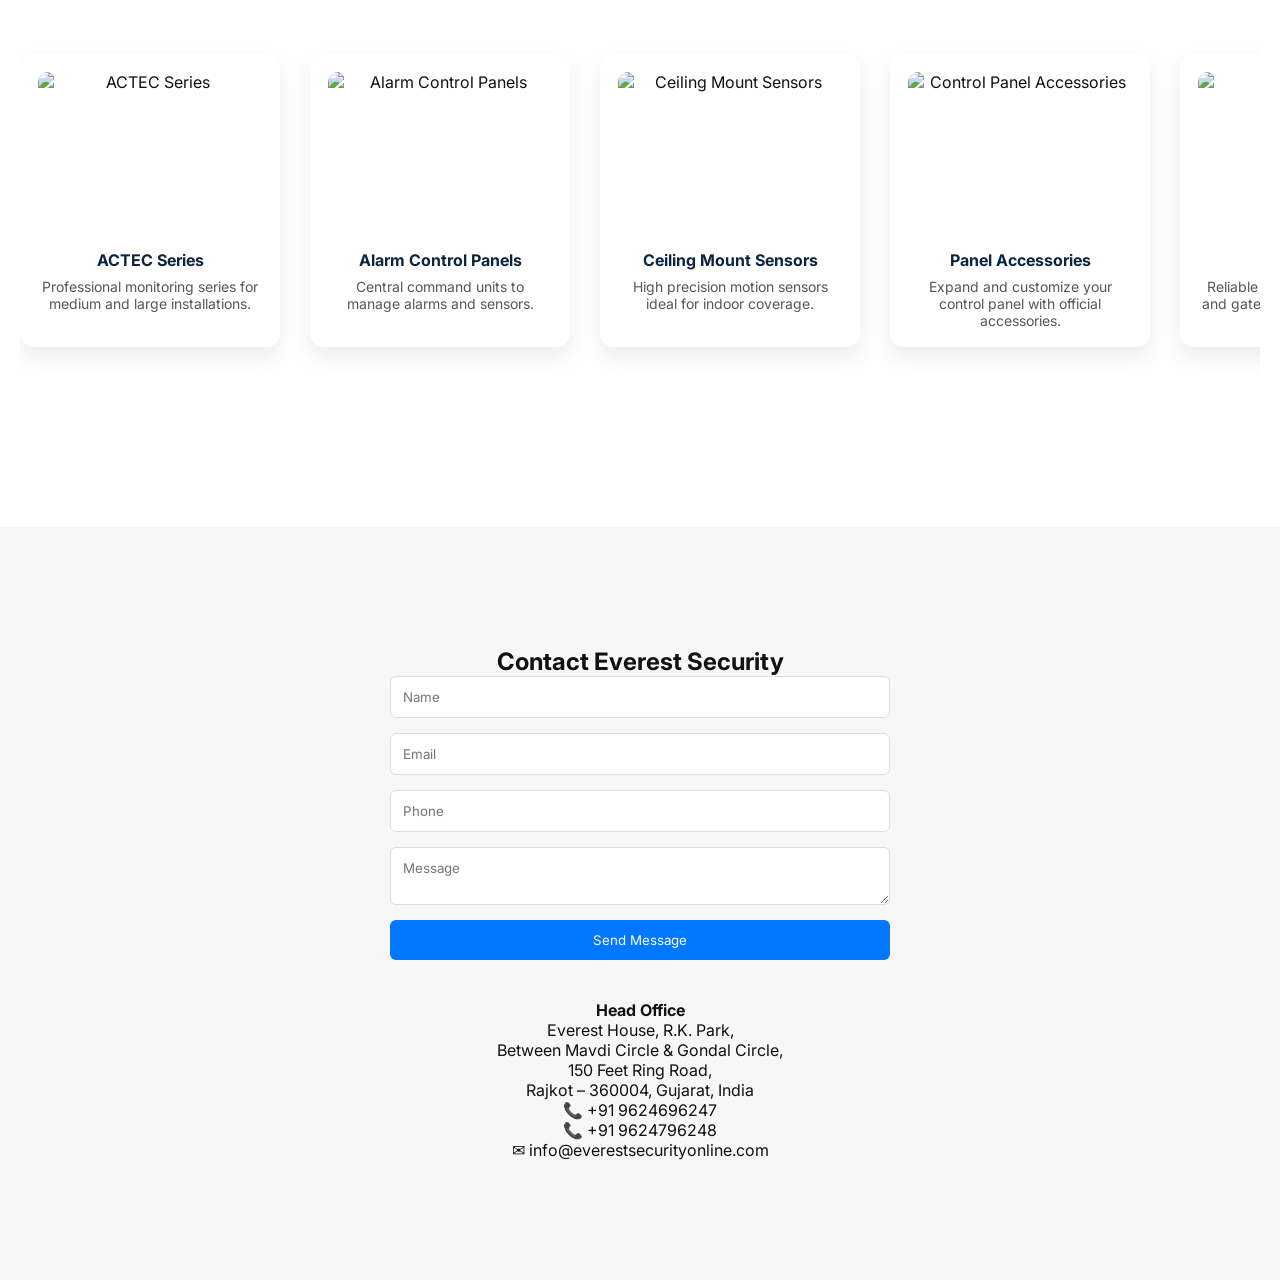
==== commit d72e5263: "Update index.html" ====
--- a/index.html
+++ b/index.html
@@ -17,130 +17,14 @@
   <div class="nav-container">
     <div class="logo">ISRATECH</div>
 
-    <nav>
-
-  <a href="#home">Home</a>
-  <a href="about.html">About Us</a>
-  <a href="why-us.html">Why Choose Us</a>
-
-  <!-- SOLUTIONS MEGA MENU -->
-  <div class="dropdown">
-    <a href="#solutions">Solutions</a>
-    <div class="mega-menu">
-      <div class="mega-column">
-        <a>Banking & Finance</a>
-        <a>Parking</a>
-        <a>Hotel</a>
-        <a>Retail</a>
-        <a>Supermarkets & Convenience Stores</a>
-        <a>Shopping Mall</a>
-        <a>Specialty Stores</a>
-      </div>
-
-      <div class="mega-column">
-        <a>Healthcare & Pharma specific Solution</a>
-        <a>Mobile Transport</a>
-        <a>Mobile</a>
-        <a>Industrial</a>
-        <a>Industrial Park</a>
-        <a>Traffic</a>
-      </div>
-    </div>
-  </div>
-
-  <!-- PRODUCTS MEGA MENU -->
-  <div class="dropdown">
-    <a href="#products">Products</a>
-
-    <div class="mega-menu">
-
-      <div class="mega-column">
-        <a>Network Camera</a>
-        <a>Analog Camera</a>
-        <a>Thermal Camera</a>
-        <a>Network Video Recorder</a>
-        <a>Digital Video Recorder</a>
-        <a>Hybrid Video Recorder</a>
-      </div>
-
-      <div class="mega-column">
-        <a>Encoder & Decoder</a>
-        <a>Accessories</a>
-        <a>Video Encode & Decode Card</a>
-        <a>Transmission & Display</a>
-        <a>Enterprise Network Storage</a>
-        <a>Alarm</a>
-      </div>
-
-      <div class="mega-column">
-        <a>VMS</a>
-        <a>Mobile</a>
-        <a>Access Control</a>
-        <a>Video Intercom</a>
-      </div>
-
-    </div>
-  </div>
-
-  <!-- SUPPORT MEGA MENU -->
-  <div class="dropdown">
-    <a href="#">Support</a>
-
-    <div class="mega-menu">
-
-      <div class="mega-column">
-        <strong>Downloads</strong>
-        <a>Tools</a>
-        <a>SDK</a>
-        <a>Client software</a>
-        <a>User manual</a>
-        <a>Product Catalog</a>
-        <a>Leaflet</a>
-        <a>Release Notes</a>
-        <a>Firmware</a>
-      </div>
-
-      <div class="mega-column">
-        <strong>Software</strong>
-        <a>VMS</a>
-        <a>HikCentral</a>
-        <a>Blazer Pro</a>
-        <a>IVMS 5200P</a>
-        <a>IVMS 5200ANPR</a>
-        <a>IVMS 5200M</a>
-      </div>
-
-      <div class="mega-column">
-        <strong>Knowledge Base</strong>
-        <a>Technical Term</a>
-        <a>Technical Article</a>
-        <a>Password Related</a>
-        <a>Hik-Connect</a>
-        <a>IPC</a>
-        <a>NVR</a>
-        <a>IVMS 4200</a>
-        <a>Network Related</a>
-      </div>
-
-      <div class="mega-column">
-        <strong>Service</strong>
-        <a>Remote Support</a>
-        <a>Security Center</a>
-        <a>Security Notices</a>
-        <a>About HSRC</a>
-        <a>Notice</a>
-        <a>E-Waste Management</a>
-        <a>Technical Bulletin</a>
-        <a>Distribution Management</a>
-        <a>White Papers</a>
-      </div>
-
-    </div>
-  </div>
-
-  <a href="contact.html">Contact</a>
-
-</nav>
+        <nav>
+      <a href="index.html#home">Home</a>
+      <a href="about.html">About Us</a>
+      <a href="why-us.html">Why Choose Us</a>
+      <a href="index.html#solutions">Solutions</a>
+      <a href="index.html#products">Products</a>
+      <a href="contact.html">Contact</a>
+    </nav>
 
     <button class="cta" onclick="location.href='#contact'">Get Quote</button>
   </div>
--- a/style.css
+++ b/style.css
@@ -777,5 +777,171 @@
 .why-row.reverse{
 direction:ltr;
 }
-
-}
+   
+/* ---------- FULL REPLACEMENT: MEGA MENU (drop into your style.css replacing previous mega-menu rules) ----------
+   Works with the HTML you provided (each .dropdown contains an <a> and a .mega-menu).
+   - Hidden by default (no layout push)
+   - Appears on hover / keyboard focus on desktop
+   - Limits height and scrolls internally if content is tall
+   - Supports mobile: .mega-menu.open (JS can toggle this) shows the content in-flow
+   - Keeps visual styling consistent with your design
+---------------------------------------------------------------------------------- */
+
+.navbar nav {
+  display: flex;
+  gap: 28px;
+  align-items: center;
+  position: relative;
+  z-index: 1100;
+}
+
+.navbar nav a {
+  text-decoration: none;
+  color: #111;
+  font-weight: 500;
+  position: relative;
+}
+
+/* dropdown context (inline so it doesn't expand full width) */
+.dropdown {
+  position: relative;
+  display: inline-block;
+  vertical-align: middle;
+}
+
+/* parent link hint (optional arrow) */
+.dropdown > a {
+  display: inline-block;
+  padding: 6px 4px;
+  cursor: pointer;
+}
+.dropdown > a::after {
+  content: " ▼";
+  font-size: 10px;
+  margin-left: 6px;
+  opacity: .9;
+}
+
+/* the mega menu itself (hidden by default; absolute so it does not push layout) */
+.mega-menu {
+  position: absolute;
+  top: calc(100% + 8px);               /* sits below the parent link */
+  left: 50%;
+  transform: translateX(-50%) translateY(8px);
+  width: min(1200px, 96vw);            /* responsive max width */
+  max-width: 1200px;
+  background: #ffffff;
+  border-radius: 10px;
+  padding: 20px 22px;
+  box-shadow: 0 18px 40px rgba(6,22,63,0.07);
+  box-sizing: border-box;
+
+  display: grid;
+  grid-template-columns: repeat(auto-fit, minmax(180px, 1fr));
+  gap: 18px;
+  white-space: normal;
+
+  /* hidden state (doesn't affect document flow) */
+  visibility: hidden;
+  opacity: 0;
+  pointer-events: none;
+  transform-origin: top center;
+  transition: opacity .18s ease, transform .18s ease, visibility .18s;
+  max-height: 70vh;          /* prevents it from expanding full page */
+  overflow: auto;            /* scroll internally when content too tall */
+  -webkit-overflow-scrolling: touch;
+  overscroll-behavior: contain;
+  z-index: 1300;
+}
+
+/* show on hover or keyboard focus (desktop) */
+.dropdown:hover > .mega-menu,
+.dropdown:focus-within > .mega-menu {
+  visibility: visible;
+  opacity: 1;
+  transform: translateX(-50%) translateY(0);
+  pointer-events: auto;
+}
+
+/* manual "open" state for mobile toggling via JS (keeps it consistent) */
+.mega-menu.open {
+  visibility: visible;
+  opacity: 1;
+  transform: translateX(-50%) translateY(0);
+  pointer-events: auto;
+}
+
+/* column/item styling */
+.mega-column {
+  display: flex;
+  flex-direction: column;
+  gap: 8px;
+}
+
+.mega-column strong {
+  font-size: 13px;
+  color: #555;
+  text-transform: uppercase;
+  margin-bottom: 6px;
+  display:block;
+}
+
+.mega-column a {
+  display: block;
+  color: #333;
+  font-size: 14px;
+  text-decoration: none;
+  padding: 6px 2px;
+  line-height: 1.25;
+  transition: color .16s ease, transform .16s ease;
+}
+
+.mega-column a:hover,
+.mega-column a:focus {
+  color: #0077ff;
+  transform: translateX(4px);
+  outline: none;
+}
+
+/* SAFEGUARD: if mega-menu would overflow viewport edges, allow it to clamp inside */
+@media (min-width: 1200px) {
+  /* keep centered under parent but ensure it doesn't overflow the viewport visually */
+  .mega-menu {
+    left: 50%;
+  }
+}
+
+/* MOBILE: make mega-menu flow in document (hidden by default); use .open to show */
+@media (max-width: 900px) {
+  .navbar nav { gap: 12px; }
+
+  .mega-menu {
+    position: static;
+    transform: none;
+    left: auto;
+    top: auto;
+    width: 100%;
+    padding: 12px 14px;
+    box-shadow: none;
+    border-radius: 0;
+    display: grid;
+    grid-template-columns: 1fr;
+    gap: 10px;
+
+    /* hidden by default on mobile: JS should toggle .open */
+    visibility: hidden;
+    opacity: 0;
+    pointer-events: none;
+    max-height: none;
+    overflow: visible;
+    transition: none;
+  }
+
+  .mega-menu.open {
+    visibility: visible;
+    opacity: 1;
+    pointer-events: auto;
+  }
+
+  .mega-column a { padding: 10px 6px; }
+}
